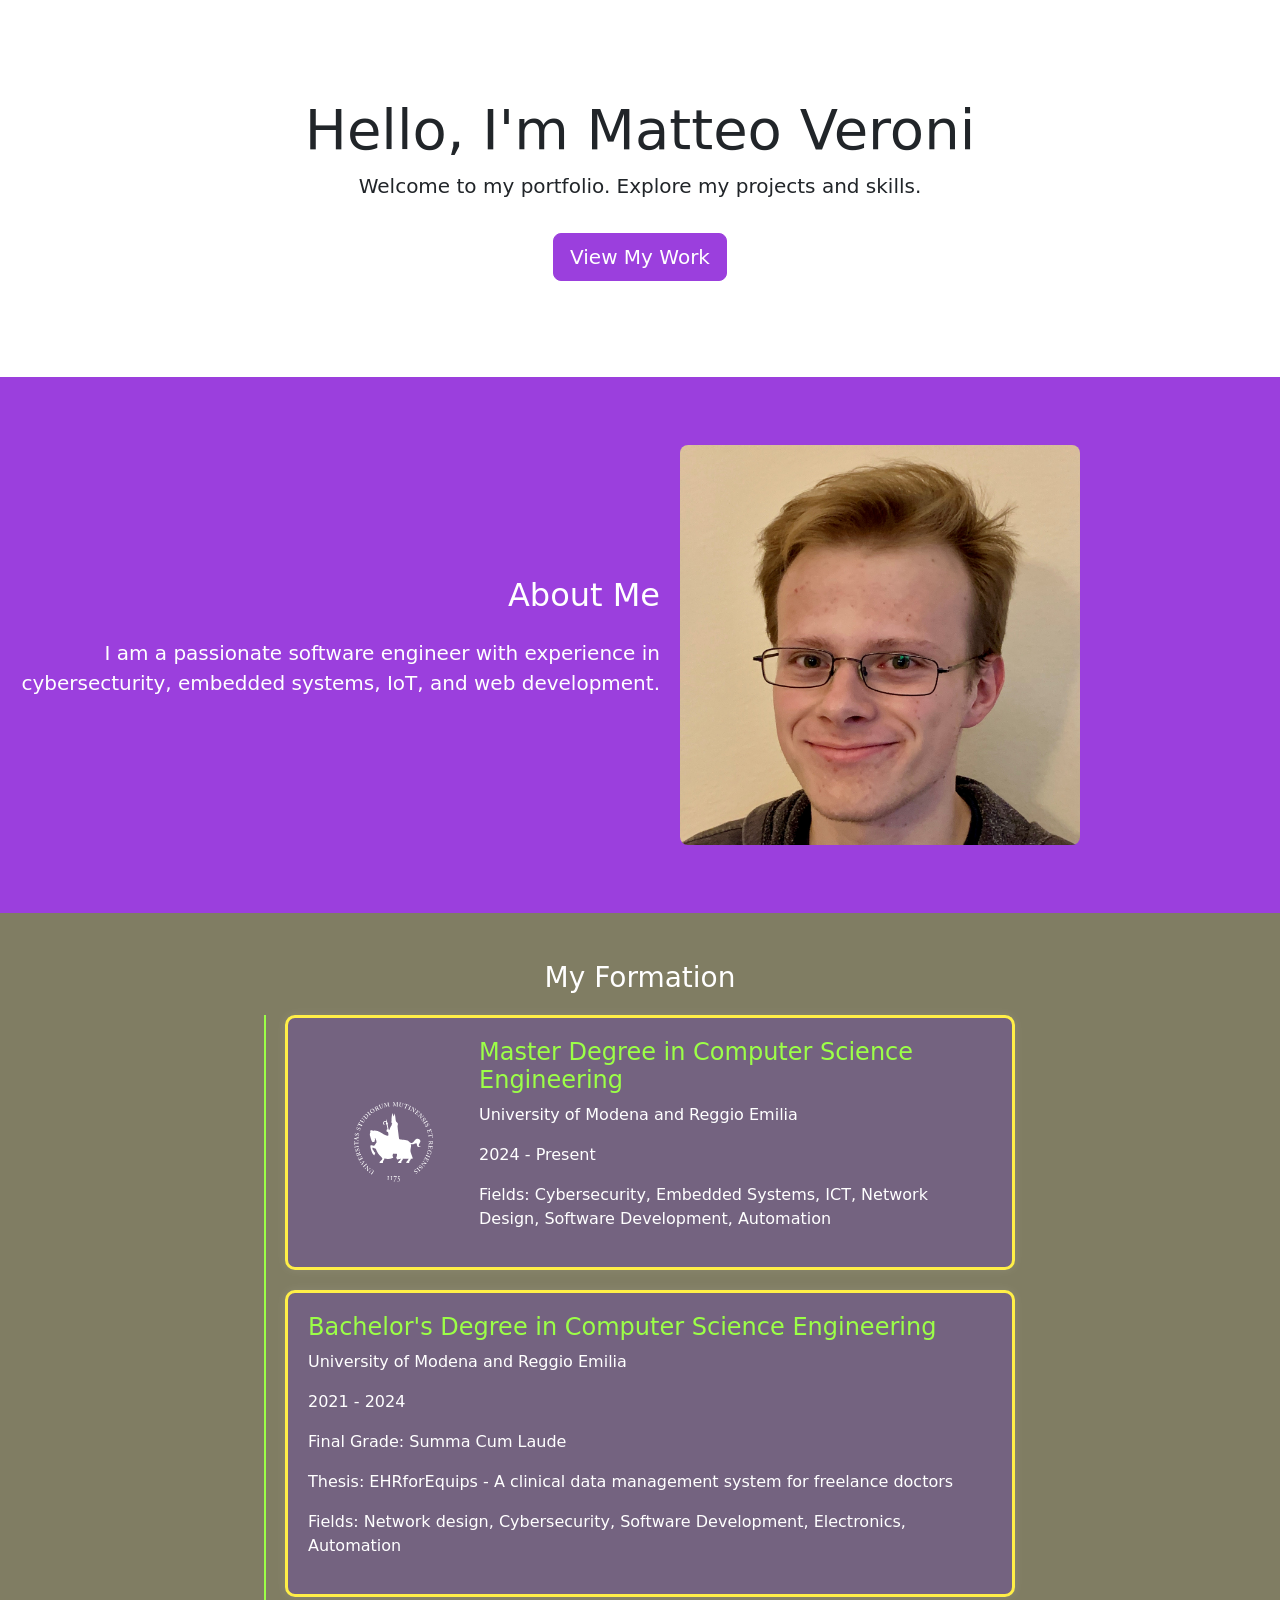
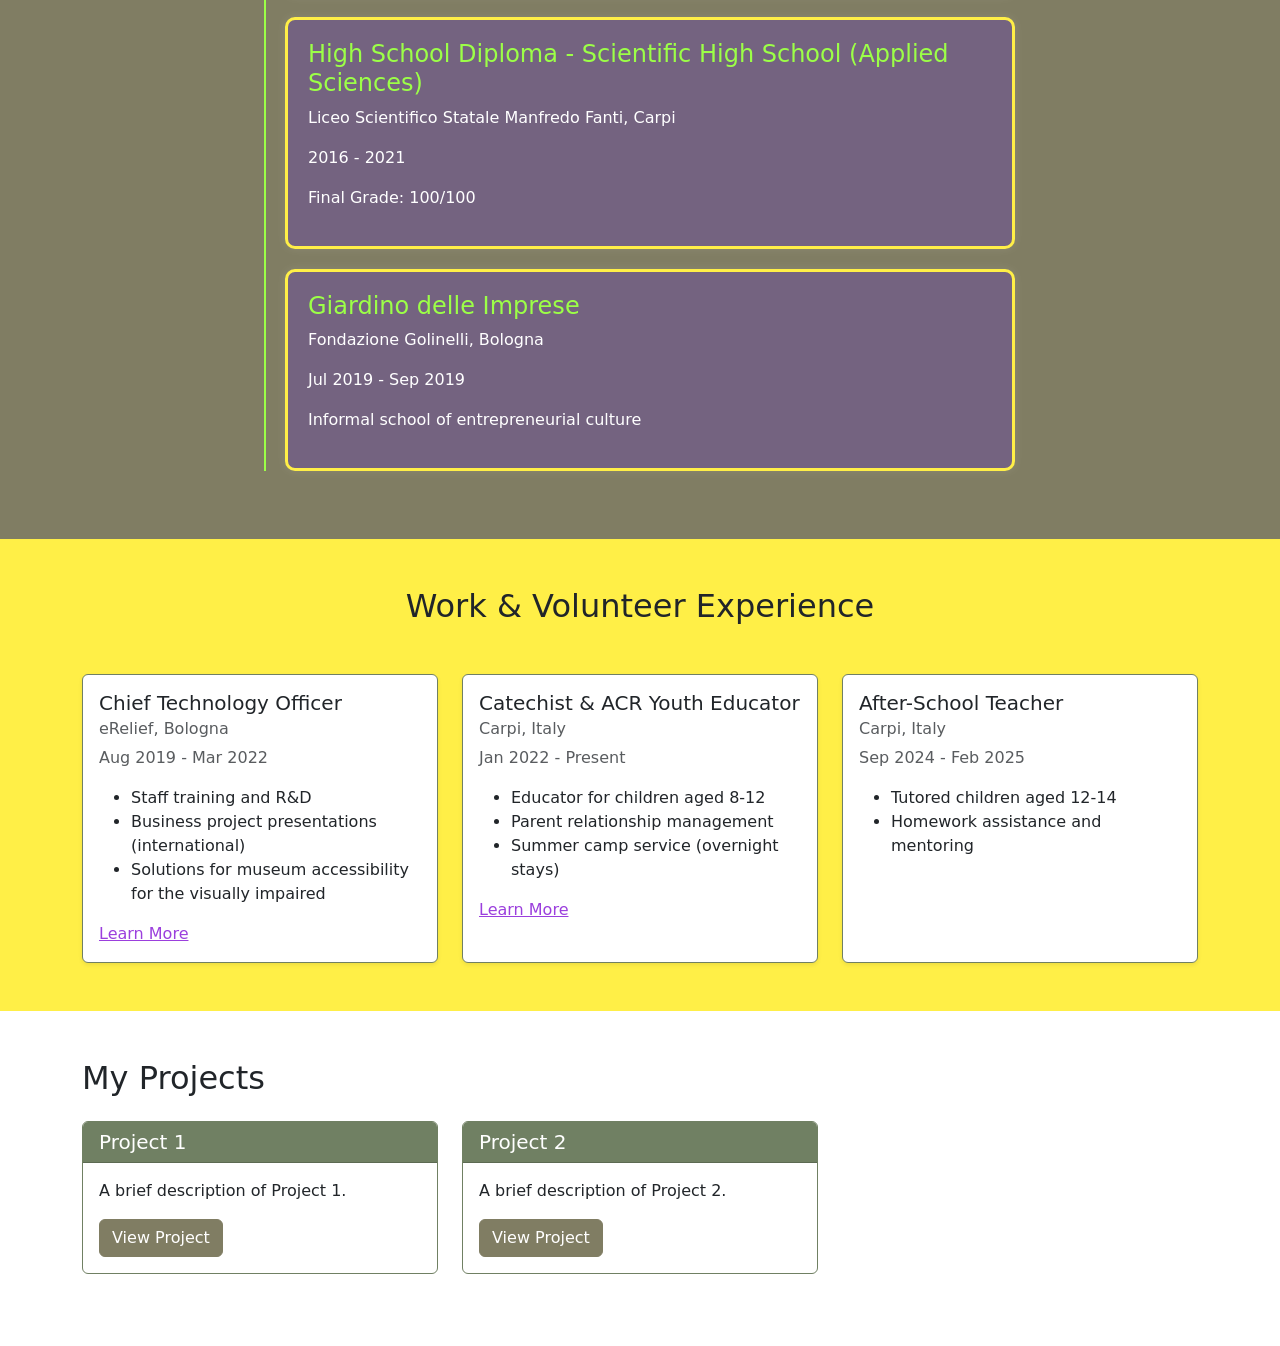
==== index.html @ 8ad5f303 "Add formation and experience sections" ====
<!DOCTYPE html>
<html lang="en">
<head>
    <meta charset="UTF-8">
    <meta name="viewport" content="width=device-width, initial-scale=1.0">
    <title>Matteo Veroni - Portfolio</title>
    <!-- Bootstrap CSS -->
    <link href="https://cdn.jsdelivr.net/npm/bootstrap@5.3.0/dist/css/bootstrap.min.css" rel="stylesheet">
    <!-- Custom CSS -->
    <link rel="stylesheet" href="assets/css/style.css">
</head>
<body>
    <!--#include virtual="/navbar.html" -->

    <!-- Hero Section -->
    <section class="py-5">
        <div class="container py-5 text-center">
            <h1 class="display-4 text-dark" data-i18n="hero_title">Hello, I'm Matteo Veroni</h1>
            <p class="lead text-dark" data-i18n="hero_subtitle">Welcome to my portfolio. Explore my projects and skills.</p>
            <a href="#projects" class="btn btn-primary btn-lg mt-3" data-i18n="hero_button">View My Work</a>
        </div>
    </section>

    <!-- About Section -->
    <section class="py-5 bg-accent">
        <div class="about-me">
            <div class="about-me-text">
                <h2 class="mb-4" data-i18n="about_title">About Me</h2>
                <p class="lead" data-i18n="about_text">
                    I am a passionate Computer Science Engineering student with a strong background in software development, embedded systems, and cybersecurity.
                    Below is a timeline of my academic journey.
                </p>
            </div>
            <div class="about-me-image">
                <img src="/assets/images/profile.jpg" alt="Matteo Veroni" class="profile-image">
            </div>
        </div>
    </section>

    <!-- Formation timeline -->
    <section class="py-5 bg-alt-accent">
        <h3 class="mb-6" data-i18n="timeline_title" style="text-align: center;">My Formation</h3>
        <div class="timeline">
            <div class="timeline-content">
                <div class="row g-0">
                    <div class="col-3 d-flex align-items-center justify-content-center p-3">
                        <img
                            src="/assets/images/unimore.svg"
                            alt="University of Modena and Reggio Emilia Logo"
                            class="img-fluid formation-logo"
                        >
                    </div>
                    <div class="col-9">
                        <h4 data-i18n="timeline_master">Master Degree in Computer Science Engineering</h4>
                        <p data-i18n="timeline_master_location"><strong>University of Modena and Reggio Emilia</strong></p>
                        <p data-i18n="timeline_master_duration">2024 - Present</p>
                        <p data-i18n="timeline_master_fields">Fields: ICT, Database and Network Design, Software Development, Electronics, Automation</p>
                    </div>
                </div>
            </div>
            <div class="timeline-content">
                <h4 data-i18n="timeline_bachelor">Bachelor's Degree in Computer Science Engineering</h4>
                <p data-i18n="timeline_bachelor_location"><strong>University of Modena and Reggio Emilia</strong></p>
                <p data-i18n="timeline_bachelor_duration">2021 - 2024</p>
                <p data-i18n="timeline_bachelor_grade">Final Grade: Summa Cum Laude</p>
                <p data-i18n="timeline_bachelor_thesis">Thesis: EHRforEquips - A clinical data management system for freelance doctors</p>
                <p data-i18n="timeline_bachelor_fields">Fields: Network design, Cybersecurity, Software Development, Electronics, Automation</p>
            </div>
            <div class="timeline-content">
                    <h4 data-i18n="timeline_highschool">High School Diploma - Scientific High School (Applied Sciences)</h4>
                    <p data-i18n="timeline_highschool_location"><strong>Liceo Scientifico Statale Manfredo Fanti, Carpi</strong></p>
                    <p data-i18n="timeline_highschool_duration">2016 - 2021</p>
                    <p data-i18n="timeline_highschool_grade">Final Grade: 100/100</p>
                </div>
            <div class="timeline-content">
                <h4 data-i18n="timeline_giardino">Giardino delle Imprese</h4>
                <p data-i18n="timeline_giardino_location"><strong>Fondazione Golinelli, Bologna</strong></p>
                <p data-i18n="timeline_giardino_duration">Jul 2019 - Sep 2019</p>
                <p data-i18n="timeline_giardino_fields">Informal school of entrepreneurial culture</p>
            </div>
        </div>
    </section>

    <!-- Work & Volunteer Experience Section -->
    <section class="py-5 bg-light">
        <div class="container">
            <h2 class="text-center mb-5" data-i18n="experience_title">Work & Volunteer Experience</h2>
            <div class="row g-4">
                <!-- eRelief CTO Card -->
                <div class="col-md-6 col-lg-4">
                    <div class="card h-100 shadow-sm">
                        <div class="card-body">
                            <h5 class="card-title" data-i18n="experience_erelief">Chief Technology Officer</h5>
                            <h6 class="card-subtitle mb-2 text-muted" data-i18n="experience_erelief_location">eRelief, Bologna</h6>
                            <p class="card-text text-muted" data-i18n="experience_erelief_duration">Aug 2019 - Mar 2022</p>
                            <ul class="card-text">
                                <li data-i18n="experience_erelief_bullet1">Staff training and R&D</li>
                                <li data-i18n="experience_erelief_bullet2">Business project presentations (international)</li>
                                <li data-i18n="experience_erelief_bullet3">Solutions for museum accessibility for the visually impaired</li>
                            </ul>
                            <a href="https://docs.google.com/presentation/d/1jAxDiHsVGsmO59WjGKDM5kZ5-YpdHpDOWe9aZdg-VuI/edit" class="card-link" target="_blank" data-i18n="learn_more">Learn More</a>
                        </div>
                    </div>
                </div>

                <!-- Catechist Volunteer Card -->
                <div class="col-md-6 col-lg-4">
                    <div class="card h-100 shadow-sm">
                        <div class="card-body">
                            <h5 class="card-title" data-i18n="experience_acr">Catechist & ACR Youth Educator</h5>
                            <h6 class="card-subtitle mb-2 text-muted" data-i18n="experience_acr_location">Carpi, Italy</h6>
                            <p class="card-text text-muted" data-i18n="experience_acr_duration">Jan 2022 - Present</p>
                            <ul class="card-text">
                                <li data-i18n="experience_acr_bullet1">Educator for children aged 8-12</li>
                                <li data-i18n="experience_acr_bullet2">Parent relationship management</li>
                                <li data-i18n="experience_acr_bullet3">Summer camp service (overnight stays)</li>
                            </ul>
                            <a href="https://azionecattolica.it/ramo/acr/" class="card-link" target="_blank" data-i18n="learn_more">Learn More</a>
                        </div>
                    </div>
                </div>

                <!-- After-School Teacher Card -->
                <div class="col-md-6 col-lg-4">
                    <div class="card h-100 shadow-sm">
                        <div class="card-body">
                            <h5 class="card-title" data-i18n="experience_afterschool">After-School Teacher</h5>
                            <h6 class="card-subtitle mb-2 text-muted" data-i18n="experience_afterschool_location">Carpi, Italy</h6>
                            <p class="card-text text-muted" data-i18n="experience_afterschool_duration">Sep 2024 - Feb 2025</p>
                            <ul class="card-text">
                                <li data-i18n="experience_afterschool_bullet1">Tutored children aged 12-14</li>
                                <li data-i18n="experience_afterschool_bullet2">Homework assistance and mentoring</li>
                            </ul>
                        </div>
                    </div>
                </div>
            </div>
        </div>
    </section>

    <!-- Projects Section -->
    <section id="projects" class="py-5">
        <div class="container">
            <h2 class="mb-4 text-dark" data-i18n="projects_title">My Projects</h2>
            <div class="row">
                <div class="col-md-4 mb-4">
                    <div class="card">
                        <div class="card-header">
                            <h5 class="card-title mb-0 text-white" data-i18n="project1_title">Project 1</h5>
                        </div>
                        <div class="card-body">
                            <p class="card-text" data-i18n="project1_desc">A brief description of Project 1.</p>
                            <a href="projects/project1.html" class="btn btn-secondary" data-i18n="view_project">View Project</a>
                        </div>
                    </div>
                </div>
                <div class="col-md-4 mb-4">
                    <div class="card">
                        <div class="card-header">
                            <h5 class="card-title mb-0 text-white">Project 2</h5>
                        </div>
                        <div class="card-body">
                            <p class="card-text">A brief description of Project 2.</p>
                            <a href="projects/project2.html" class="btn btn-secondary">View Project</a>
                        </div>
                    </div>
                </div>
            </div>
        </div>
    </section>

    <!--#include virtual="/footer.html" -->


    <!-- Bootstrap JS -->
    <script src="https://cdn.jsdelivr.net/npm/bootstrap@5.3.0/dist/js/bootstrap.bundle.min.js"></script>

    <!-- Multilingual -->
    <script src="/assets/js/translations.js"></script>
</body>
</html>
---- assets/css/style.css ----
/* Custom Color Theme */
:root {
    --primary-color: #9CFF47; 
    --secondary-color: #FFEF47;
    --accent-color: #9b3fdd;   
    --alt-accent-color: #807D63;  
    --background-color: #746380;  
    --alt-background-color: #708063;  
}

/* Navbar */
.navbar {
    background-color: var(--background-color) !important;
}

/* Footer */
.footer-bg {
    background-color: var(--background-color) !important;
}

/* Buttons */
.btn-primary {
    background-color: var(--accent-color);
    border-color: var(--accent-color);
    color: white;
}

.btn-primary:hover {
    background-color: #8AE63F;
    border-color: #8AE63F;
    color: black;
}

.btn-secondary {
    background-color: var(--alt-accent-color);
    border-color: var(--alt-accent-color);
    color: white;
}

.btn-secondary:hover {
    background-color: #ebdc41;
    border-color: #ebdc41;
    color: black;
}

/* Cards */
.card {
    border: 1px solid var(--alt-background-color);
    transition: transform 0.3s, box-shadow 0.3s;
}

.card:hover {
    transform: translateY(-5px);
    box-shadow: 0 10px 20px rgba(0, 0, 0, 0.1);
}

.card-header {
    background-color: var(--alt-background-color);
    color: white;
}

/* Hero Section */
.bg-light {
    background-color: var(--secondary-color) !important;
}

/* Footer */
.bg-dark {
    background-color: var(--background-color) !important;
}

/* Text Colors */
.text-primary {
    font-weight: bold;
    color: var(--primary-color) !important;
}

.text-secondary {
    color: var(--secondary-color) !important;
}

.text-accent {
    color: white !important;
}

.text-accent-bold {
    color: white !important;
    font-weight: bold;
}

.about-me {
    display: flex;
    align-items: center;
    gap: 20px;
    margin: 20px;
}

.about-me-text {
    max-width: 50vw;
    flex: 1;
    text-align: right;
}

.profile-image {
    max-width: min(50vw, 400px);   /* 25% of the viewport width */
    max-height: 50vh;  /* 25% of the viewport height */
    width: auto;       /* Maintain aspect ratio */
    height: auto;      /* Maintain aspect ratio */
    border-radius: 8px;
}

/* Links */
a {
    color: var(--accent-color);
}

a:hover {
    color: #9B3DFF;
}

/* Custom Backgrounds */
.bg-accent {
    background-color: var(--accent-color) !important;
    color: white;
}

.bg-alt-accent {
    background-color: var(--alt-accent-color) !important;
    color: white;
}

.nav-link.active {
    font-weight: bold;
    color: white !important;
}

.timeline {
    position: relative;
    max-width: min(750px, 100%);
    margin: 20px auto;
}
.timeline::after {
    content: '';
    position: absolute;
    width: 2px;
    background-color: var(--primary-color);
    top: 0;
    bottom: 0;
    left: 0px;
    margin-left: -1px;
}
.timeline-content::after {
    content: '';
    display: table;
    clear: both;
}
.timeline-content {
    padding: 20px;
    background: var(--background-color);
    border-radius: 10px;
    border-color: var(--secondary-color);
    border-style: solid;
    box-shadow: 0 0 10px rgba(255,255,255,0.1);
    position: relative;
    margin-bottom: 20px;
    margin-left: 20px;
}
.timeline-content h4 {
    margin-top: 0;
    color: var(--primary-color);
}

.experience-logo {
    max-width: 80px;
    max-height: 80px;
    object-fit: contain;
}

/* For Formation Timeline */
.formation-logo {
    max-width: 80px;
    max-height: 80px;
    object-fit: contain;
    fill: white;
}
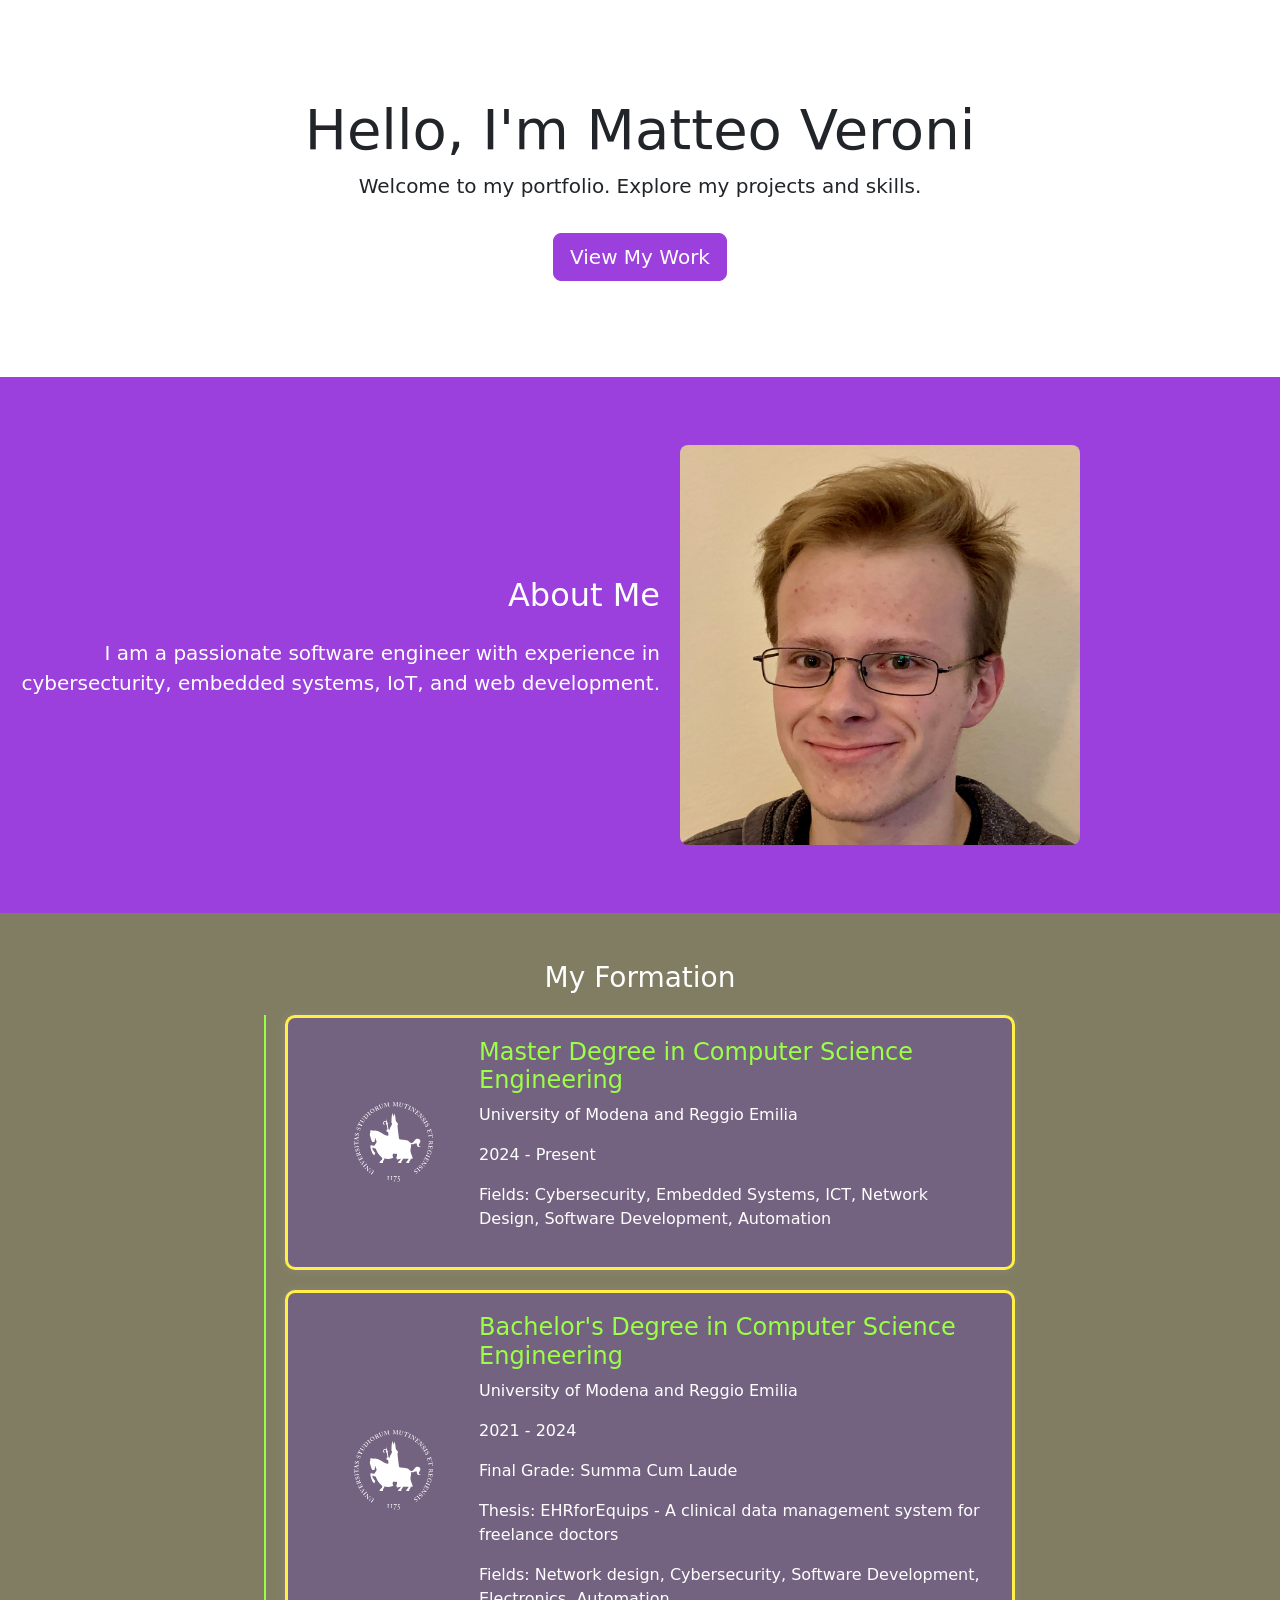
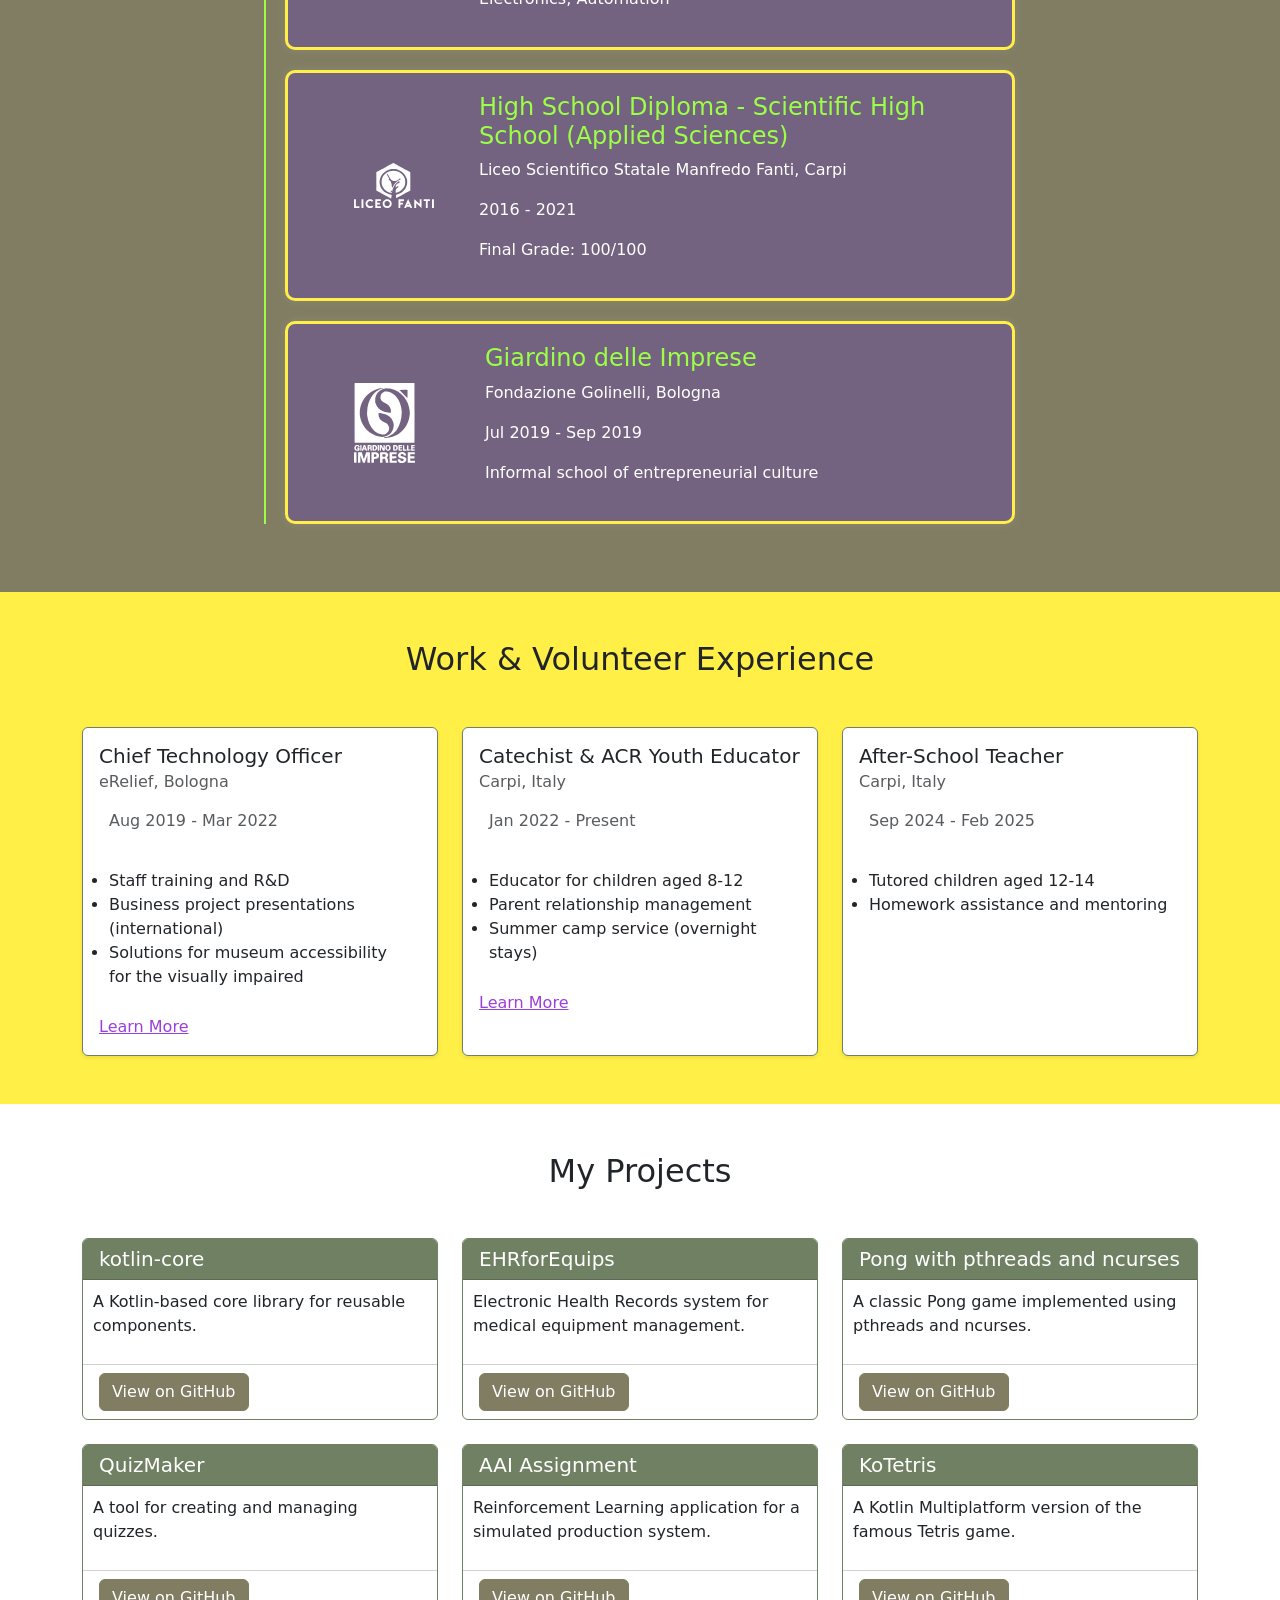
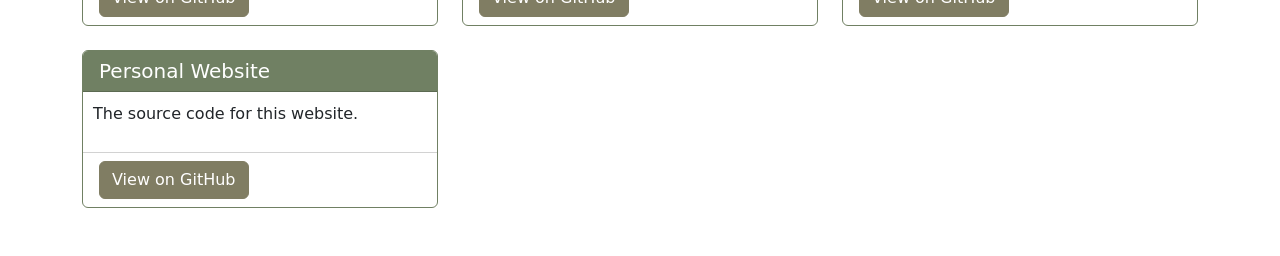
==== commit 01554ec2: "Added images, added projects" ====
--- a/index.html
+++ b/index.html
@@ -59,24 +59,57 @@
                 </div>
             </div>
             <div class="timeline-content">
-                <h4 data-i18n="timeline_bachelor">Bachelor's Degree in Computer Science Engineering</h4>
-                <p data-i18n="timeline_bachelor_location"><strong>University of Modena and Reggio Emilia</strong></p>
-                <p data-i18n="timeline_bachelor_duration">2021 - 2024</p>
-                <p data-i18n="timeline_bachelor_grade">Final Grade: Summa Cum Laude</p>
-                <p data-i18n="timeline_bachelor_thesis">Thesis: EHRforEquips - A clinical data management system for freelance doctors</p>
-                <p data-i18n="timeline_bachelor_fields">Fields: Network design, Cybersecurity, Software Development, Electronics, Automation</p>
-            </div>
-            <div class="timeline-content">
-                    <h4 data-i18n="timeline_highschool">High School Diploma - Scientific High School (Applied Sciences)</h4>
-                    <p data-i18n="timeline_highschool_location"><strong>Liceo Scientifico Statale Manfredo Fanti, Carpi</strong></p>
-                    <p data-i18n="timeline_highschool_duration">2016 - 2021</p>
-                    <p data-i18n="timeline_highschool_grade">Final Grade: 100/100</p>
-                </div>
-            <div class="timeline-content">
-                <h4 data-i18n="timeline_giardino">Giardino delle Imprese</h4>
-                <p data-i18n="timeline_giardino_location"><strong>Fondazione Golinelli, Bologna</strong></p>
-                <p data-i18n="timeline_giardino_duration">Jul 2019 - Sep 2019</p>
-                <p data-i18n="timeline_giardino_fields">Informal school of entrepreneurial culture</p>
+                <div class="row g-0">
+                    <div class="col-3 d-flex align-items-center justify-content-center p-3">
+                        <img
+                            src="/assets/images/unimore.svg"
+                            alt="University of Modena and Reggio Emilia Logo"
+                            class="img-fluid formation-logo"
+                        >
+                    </div>
+                    <div class="col-9">
+                        <h4 data-i18n="timeline_bachelor">Bachelor's Degree in Computer Science Engineering</h4>
+                        <p data-i18n="timeline_bachelor_location"><strong>University of Modena and Reggio Emilia</strong></p>
+                        <p data-i18n="timeline_bachelor_duration">2021 - 2024</p>
+                        <p data-i18n="timeline_bachelor_grade">Final Grade: Summa Cum Laude</p>
+                        <p data-i18n="timeline_bachelor_thesis">Thesis: EHRforEquips - A clinical data management system for freelance doctors</p>
+                        <p data-i18n="timeline_bachelor_fields">Fields: Network design, Cybersecurity, Software Development, Electronics, Automation</p>
+                    </div>
+                </div>
+            </div>
+            <div class="timeline-content">
+                <div class="row g-0">
+                    <div class="col-3 d-flex align-items-center justify-content-center p-3">
+                        <img
+                            src="/assets/images/fanti.svg"
+                            alt="Liceo Fanti Logo"
+                            class="img-fluid formation-logo"
+                        >
+                    </div>
+                    <div class="col-9">
+                        <h4 data-i18n="timeline_highschool">High School Diploma - Scientific High School (Applied Sciences)</h4>
+                        <p data-i18n="timeline_highschool_location"><strong>Liceo Scientifico Statale Manfredo Fanti, Carpi</strong></p>
+                        <p data-i18n="timeline_highschool_duration">2016 - 2021</p>
+                        <p data-i18n="timeline_highschool_grade">Final Grade: 100/100</p>
+                    </div>
+                </div>
+            </div>
+            <div class="timeline-content">
+                <div class="row g-o">
+                    <div class="col-3 d-flex align-items-center justify-content-center p-3">
+                        <img
+                            src="/assets/images/giardino.svg"
+                            alt="Giardino delle Imprese Logo"
+                            class="img-fluid formation-logo"
+                        >
+                    </div>
+                    <div class="col-9">
+                        <h4 data-i18n="timeline_giardino">Giardino delle Imprese</h4>
+                        <p data-i18n="timeline_giardino_location"><strong>Fondazione Golinelli, Bologna</strong></p>
+                        <p data-i18n="timeline_giardino_duration">Jul 2019 - Sep 2019</p>
+                        <p data-i18n="timeline_giardino_fields">Informal school of entrepreneurial culture</p>
+                    </div>
+                </div>
             </div>
         </div>
     </section>
@@ -140,34 +173,89 @@
 
     <!-- Projects Section -->
     <section id="projects" class="py-5">
-        <div class="container">
-            <h2 class="mb-4 text-dark" data-i18n="projects_title">My Projects</h2>
-            <div class="row">
-                <div class="col-md-4 mb-4">
-                    <div class="card">
-                        <div class="card-header">
-                            <h5 class="card-title mb-0 text-white" data-i18n="project1_title">Project 1</h5>
-                        </div>
-                        <div class="card-body">
-                            <p class="card-text" data-i18n="project1_desc">A brief description of Project 1.</p>
-                            <a href="projects/project1.html" class="btn btn-secondary" data-i18n="view_project">View Project</a>
-                        </div>
-                    </div>
-                </div>
-                <div class="col-md-4 mb-4">
-                    <div class="card">
-                        <div class="card-header">
-                            <h5 class="card-title mb-0 text-white">Project 2</h5>
-                        </div>
-                        <div class="card-body">
-                            <p class="card-text">A brief description of Project 2.</p>
-                            <a href="projects/project2.html" class="btn btn-secondary">View Project</a>
-                        </div>
-                    </div>
-                </div>
-            </div>
-        </div>
-    </section>
+    <div class="container">
+        <h2 class="text-center mb-5" data-i18n="projects_title">My Projects</h2>
+        <div class="row row-cols-1 row-cols-md-2 row-cols-lg-3 g-4">
+        <!-- Project 1: kotlin-core -->
+        <div class="col">
+            <div class="card h-100">
+                <h5 class="card-header">kotlin-core</h5>
+                <p class="card-text">A Kotlin-based core library for reusable components.</p>
+                <div class="card-footer bg-transparent">
+                    <a href="https://github.com/MatteV02/kotlin-core" target="_blank" class="btn btn-secondary">View on GitHub</a>
+                </div>
+            </div>
+        </div>
+
+        <!-- Project 2: EHRforEquips -->
+        <div class="col">
+            <div class="card h-100">
+                <h5 class="card-header">EHRforEquips</h5>
+                <p class="card-text">Electronic Health Records system for medical equipment management.</p>
+                <div class="card-footer bg-transparent">
+                    <a href="https://github.com/MatteV02/EHRforEquips" target="_blank" class="btn btn-secondary">View on GitHub</a>
+                </div>
+            </div>
+        </div>
+
+        <!-- Project 3: Pong -->
+        <div class="col">
+            <div class="card h-100">
+                <h5 class="card-header">Pong with pthreads and ncurses</h5>
+                <p class="card-text">A classic Pong game implemented using pthreads and ncurses.</p>
+                <div class="card-footer bg-transparent">
+                    <a href="https://github.com/MatteV02/Pong" target="_blank" class="btn btn-secondary">View on GitHub</a>
+                </div>
+            </div>
+        </div>
+
+        <!-- Project 4: QuizMaker -->
+        <div class="col">
+            <div class="card h-100">
+                <h5 class="card-header">QuizMaker</h5>
+                <p class="card-text">A tool for creating and managing quizzes.</p>
+                <div class="card-footer bg-transparent">
+                    <a href="https://github.com/MatteV02/quiz_maker" target="_blank" class="btn btn-secondary">View on GitHub</a>
+                </div>
+            </div>
+        </div>
+
+        <!-- Project 5: AAI Assignment -->
+        <div class="col">
+            <div class="card h-100">
+                <h5 class="card-header">AAI Assignment</h5>
+                <p class="card-text">Reinforcement Learning application for a simulated production system.</p>
+                <div class="card-footer bg-transparent">
+                    <a href="https://github.com/MatteV02/aai_assignment" target="_blank" class="btn btn-secondary">View on GitHub</a>
+                </div>
+            </div>
+        </div>
+
+        <!-- Project 6: KoTetris -->
+        <div class="col">
+            <div class="card h-100">
+                <h5 class="card-header">KoTetris</h5>
+                <p class="card-text">A Kotlin Multiplatform version of the famous Tetris game.</p>
+                <div class="card-footer bg-transparent">
+                    <a href="https://github.com/MatteV02/KoTetris" target="_blank" class="btn btn-secondary">View on GitHub</a>
+                </div>
+            </div>
+        </div>
+
+        <!-- Project 7: Personal Website -->
+        <div class="col">
+            <div class="card h-100">
+                <h5 class="card-header">Personal Website</h5>
+                <p class="card-text">The source code for this website.</p>
+                <div class="card-footer bg-transparent">
+                    <a href="https://github.com/MatteV02/personal-website" target="_blank" class="btn btn-secondary">View on GitHub</a>
+                </div>
+            </div>
+        </div>
+        </div>
+    </div>
+    </section>
+
 
     <!--#include virtual="/footer.html" -->
 
--- a/assets/css/style.css
+++ b/assets/css/style.css
@@ -52,6 +52,10 @@
 .card:hover {
     transform: translateY(-5px);
     box-shadow: 0 10px 20px rgba(0, 0, 0, 0.1);
+}
+
+.card-text {
+    padding: 10px;
 }
 
 .card-header {
@@ -182,4 +186,38 @@
     max-height: 80px;
     object-fit: contain;
     fill: white;
-}+}
+
+.project-grid {
+  display: grid;
+  grid-template-columns: repeat(auto-fill, minmax(300px, 1fr));
+  gap: 20px;
+  padding: 20px;
+}
+
+.project-card {
+  border: 1px solid #ddd;
+  border-radius: 8px;
+  padding: 15px;
+  background-color: #f9f9f9;
+  transition: transform 0.3s;
+}
+
+.project-card:hover {
+  transform: translateY(-5px);
+}
+
+.project-card h3 {
+  margin-top: 0;
+}
+
+.project-card a {
+  display: inline-block;
+  margin-top: 10px;
+  color: #007BFF;
+  text-decoration: none;
+}
+
+.project-card a:hover {
+  text-decoration: underline;
+}
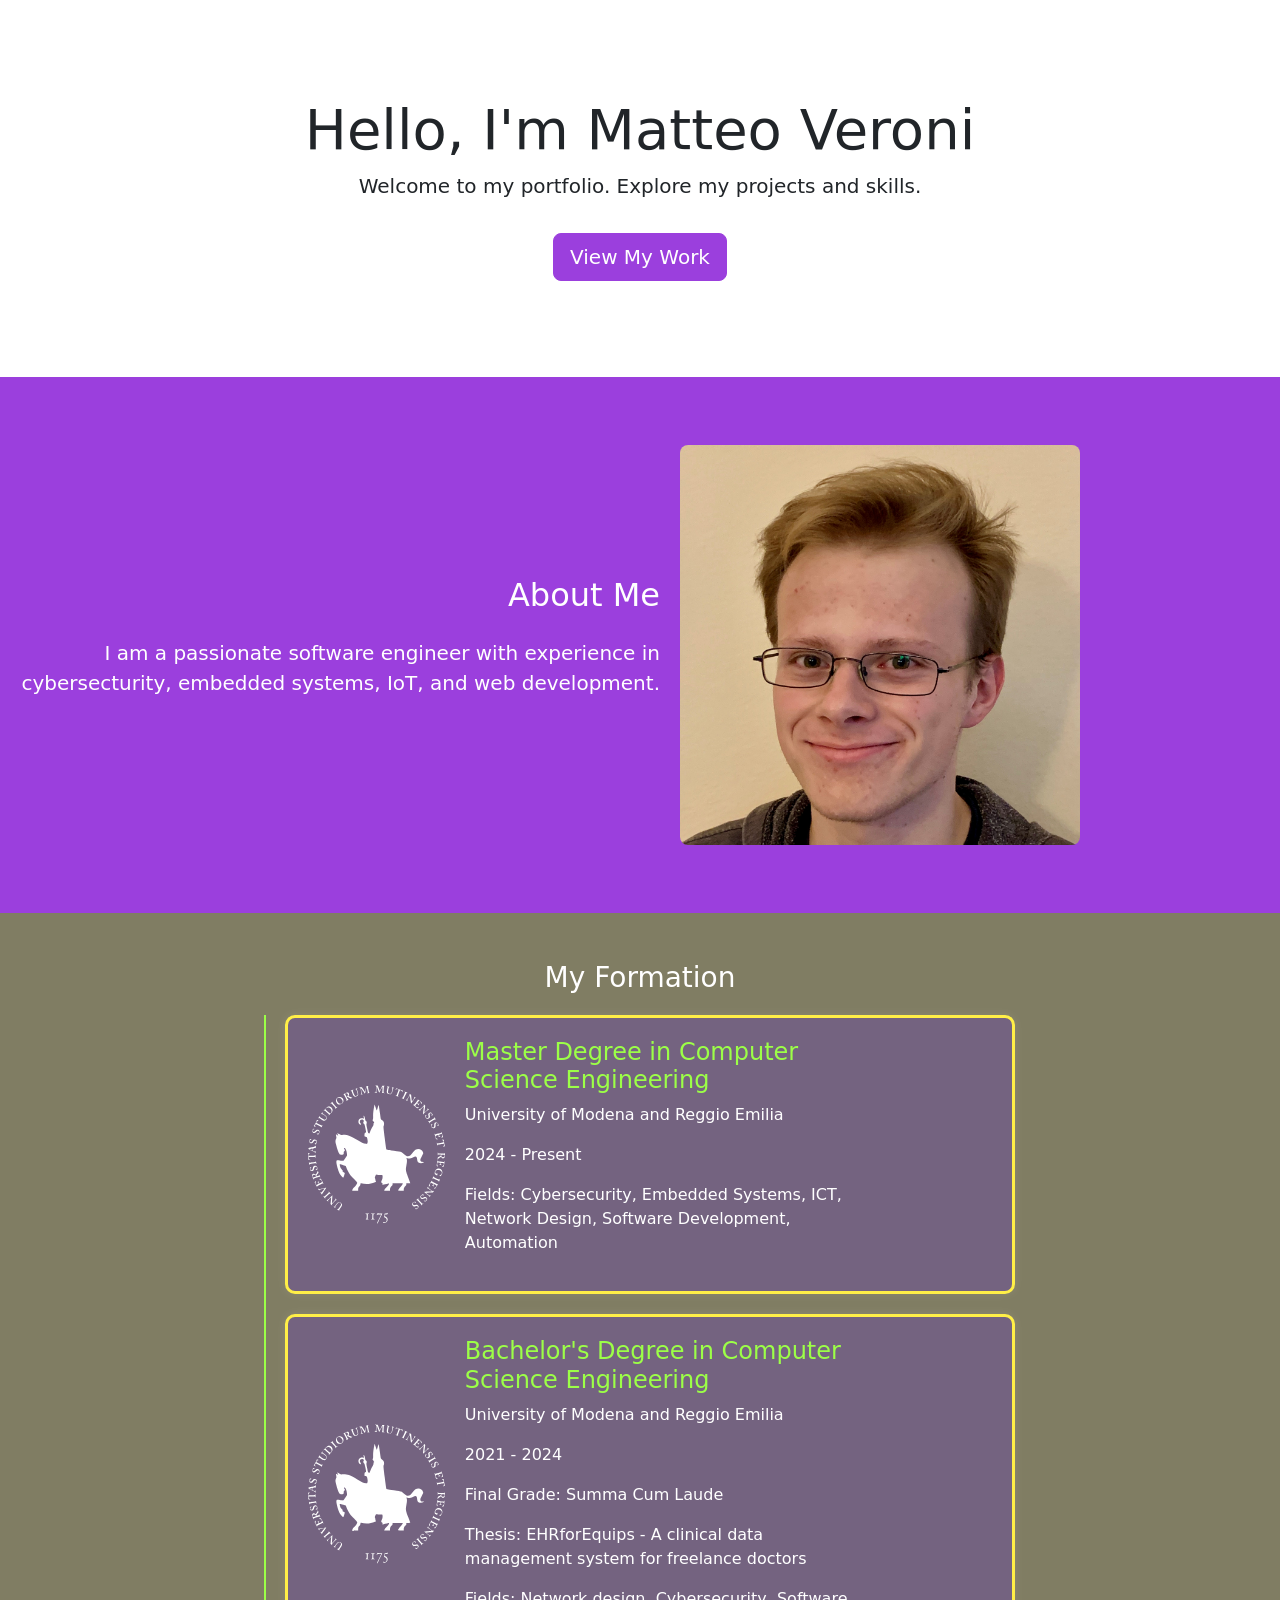
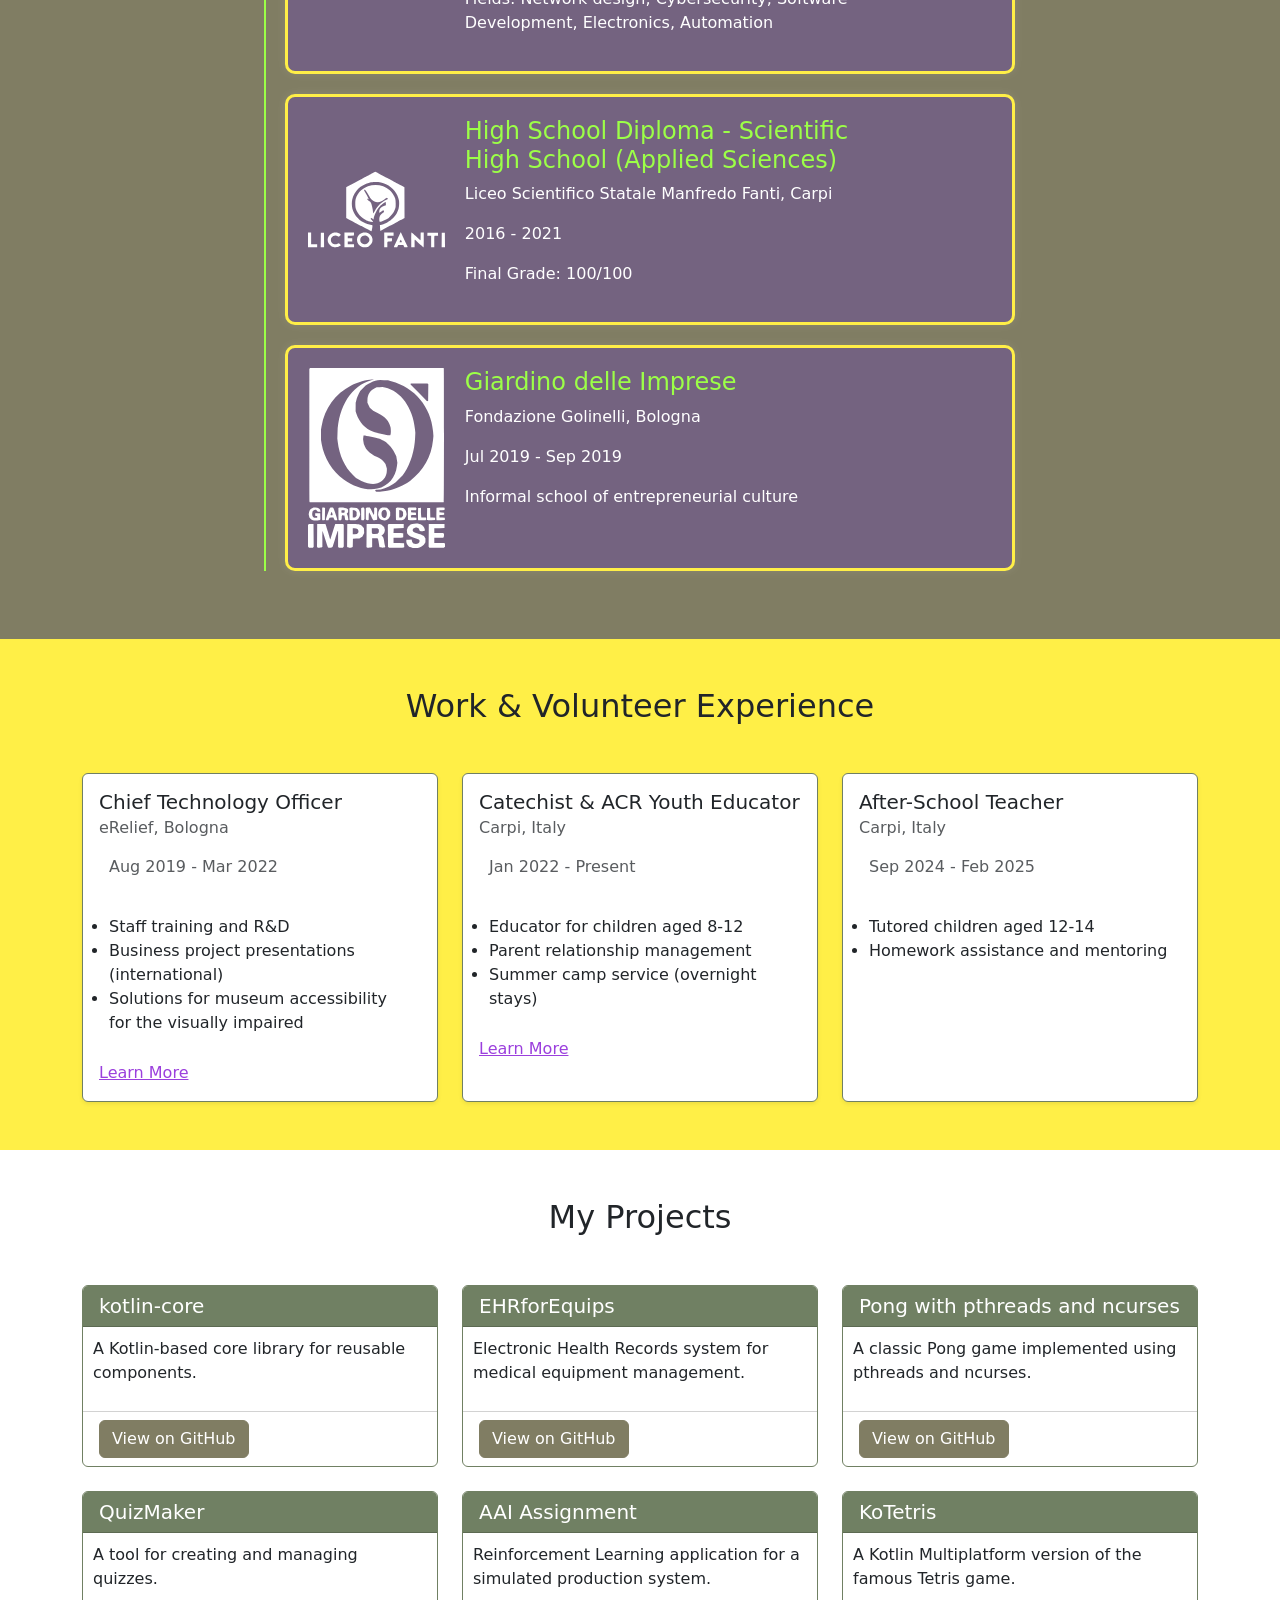
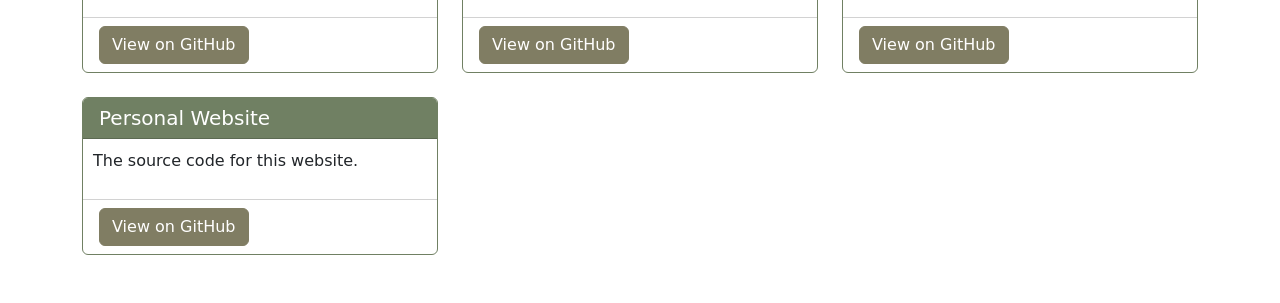
==== commit 7af8161c: "refined formation timeline" ====
--- a/index.html
+++ b/index.html
@@ -43,14 +43,12 @@
         <div class="timeline">
             <div class="timeline-content">
                 <div class="row g-0">
-                    <div class="col-3 d-flex align-items-center justify-content-center p-3">
-                        <img
-                            src="/assets/images/unimore.svg"
-                            alt="University of Modena and Reggio Emilia Logo"
-                            class="img-fluid formation-logo"
-                        >
-                    </div>
-                    <div class="col-9">
+                    <img
+                        src="/assets/images/unimore.svg"
+                        alt="University of Modena and Reggio Emilia Logo"
+                        class="img-fluid formation-logo"
+                    >
+                    <div class="col-9 timeline-content-textcolumn">
                         <h4 data-i18n="timeline_master">Master Degree in Computer Science Engineering</h4>
                         <p data-i18n="timeline_master_location"><strong>University of Modena and Reggio Emilia</strong></p>
                         <p data-i18n="timeline_master_duration">2024 - Present</p>
@@ -60,14 +58,12 @@
             </div>
             <div class="timeline-content">
                 <div class="row g-0">
-                    <div class="col-3 d-flex align-items-center justify-content-center p-3">
-                        <img
-                            src="/assets/images/unimore.svg"
-                            alt="University of Modena and Reggio Emilia Logo"
-                            class="img-fluid formation-logo"
-                        >
-                    </div>
-                    <div class="col-9">
+                    <img
+                        src="/assets/images/unimore.svg"
+                        alt="University of Modena and Reggio Emilia Logo"
+                        class="img-fluid formation-logo"
+                    >
+                    <div class="col-9 timeline-content-textcolumn">
                         <h4 data-i18n="timeline_bachelor">Bachelor's Degree in Computer Science Engineering</h4>
                         <p data-i18n="timeline_bachelor_location"><strong>University of Modena and Reggio Emilia</strong></p>
                         <p data-i18n="timeline_bachelor_duration">2021 - 2024</p>
@@ -79,14 +75,12 @@
             </div>
             <div class="timeline-content">
                 <div class="row g-0">
-                    <div class="col-3 d-flex align-items-center justify-content-center p-3">
-                        <img
-                            src="/assets/images/fanti.svg"
-                            alt="Liceo Fanti Logo"
-                            class="img-fluid formation-logo"
-                        >
-                    </div>
-                    <div class="col-9">
+                    <img
+                        src="/assets/images/fanti.svg"
+                        alt="Liceo Fanti Logo"
+                        class="img-fluid formation-logo"
+                    >
+                    <div class="col-9 timeline-content-textcolumn">
                         <h4 data-i18n="timeline_highschool">High School Diploma - Scientific High School (Applied Sciences)</h4>
                         <p data-i18n="timeline_highschool_location"><strong>Liceo Scientifico Statale Manfredo Fanti, Carpi</strong></p>
                         <p data-i18n="timeline_highschool_duration">2016 - 2021</p>
@@ -95,15 +89,13 @@
                 </div>
             </div>
             <div class="timeline-content">
-                <div class="row g-o">
-                    <div class="col-3 d-flex align-items-center justify-content-center p-3">
-                        <img
-                            src="/assets/images/giardino.svg"
-                            alt="Giardino delle Imprese Logo"
-                            class="img-fluid formation-logo"
-                        >
-                    </div>
-                    <div class="col-9">
+                <div class="row g-0">
+                    <img
+                        src="/assets/images/giardino.svg"
+                        alt="Giardino delle Imprese Logo"
+                        class="img-fluid formation-logo"
+                    >
+                    <div class="col-9 timeline-content-textcolumn">
                         <h4 data-i18n="timeline_giardino">Giardino delle Imprese</h4>
                         <p data-i18n="timeline_giardino_location"><strong>Fondazione Golinelli, Bologna</strong></p>
                         <p data-i18n="timeline_giardino_duration">Jul 2019 - Sep 2019</p>
--- a/assets/css/style.css
+++ b/assets/css/style.css
@@ -140,7 +140,7 @@
 
 .timeline {
     position: relative;
-    max-width: min(750px, 100%);
+    max-width: min(750px, 90%);
     margin: 20px auto;
 }
 .timeline::after {
@@ -173,19 +173,21 @@
     margin-top: 0;
     color: var(--primary-color);
 }
-
-.experience-logo {
-    max-width: 80px;
-    max-height: 80px;
-    object-fit: contain;
+.timeline-content-textcolumn {
+    width: 60%
 }
 
 /* For Formation Timeline */
 .formation-logo {
-    max-width: 80px;
-    max-height: 80px;
-    object-fit: contain;
+    width: max(20%, 50px);
     fill: white;
+    margin-right: 20px;
+    align-items: center;
+}
+
+.experience-logo {
+    max-width: min(80px, 25%);
+    min-height: 80px;
 }
 
 .project-grid {
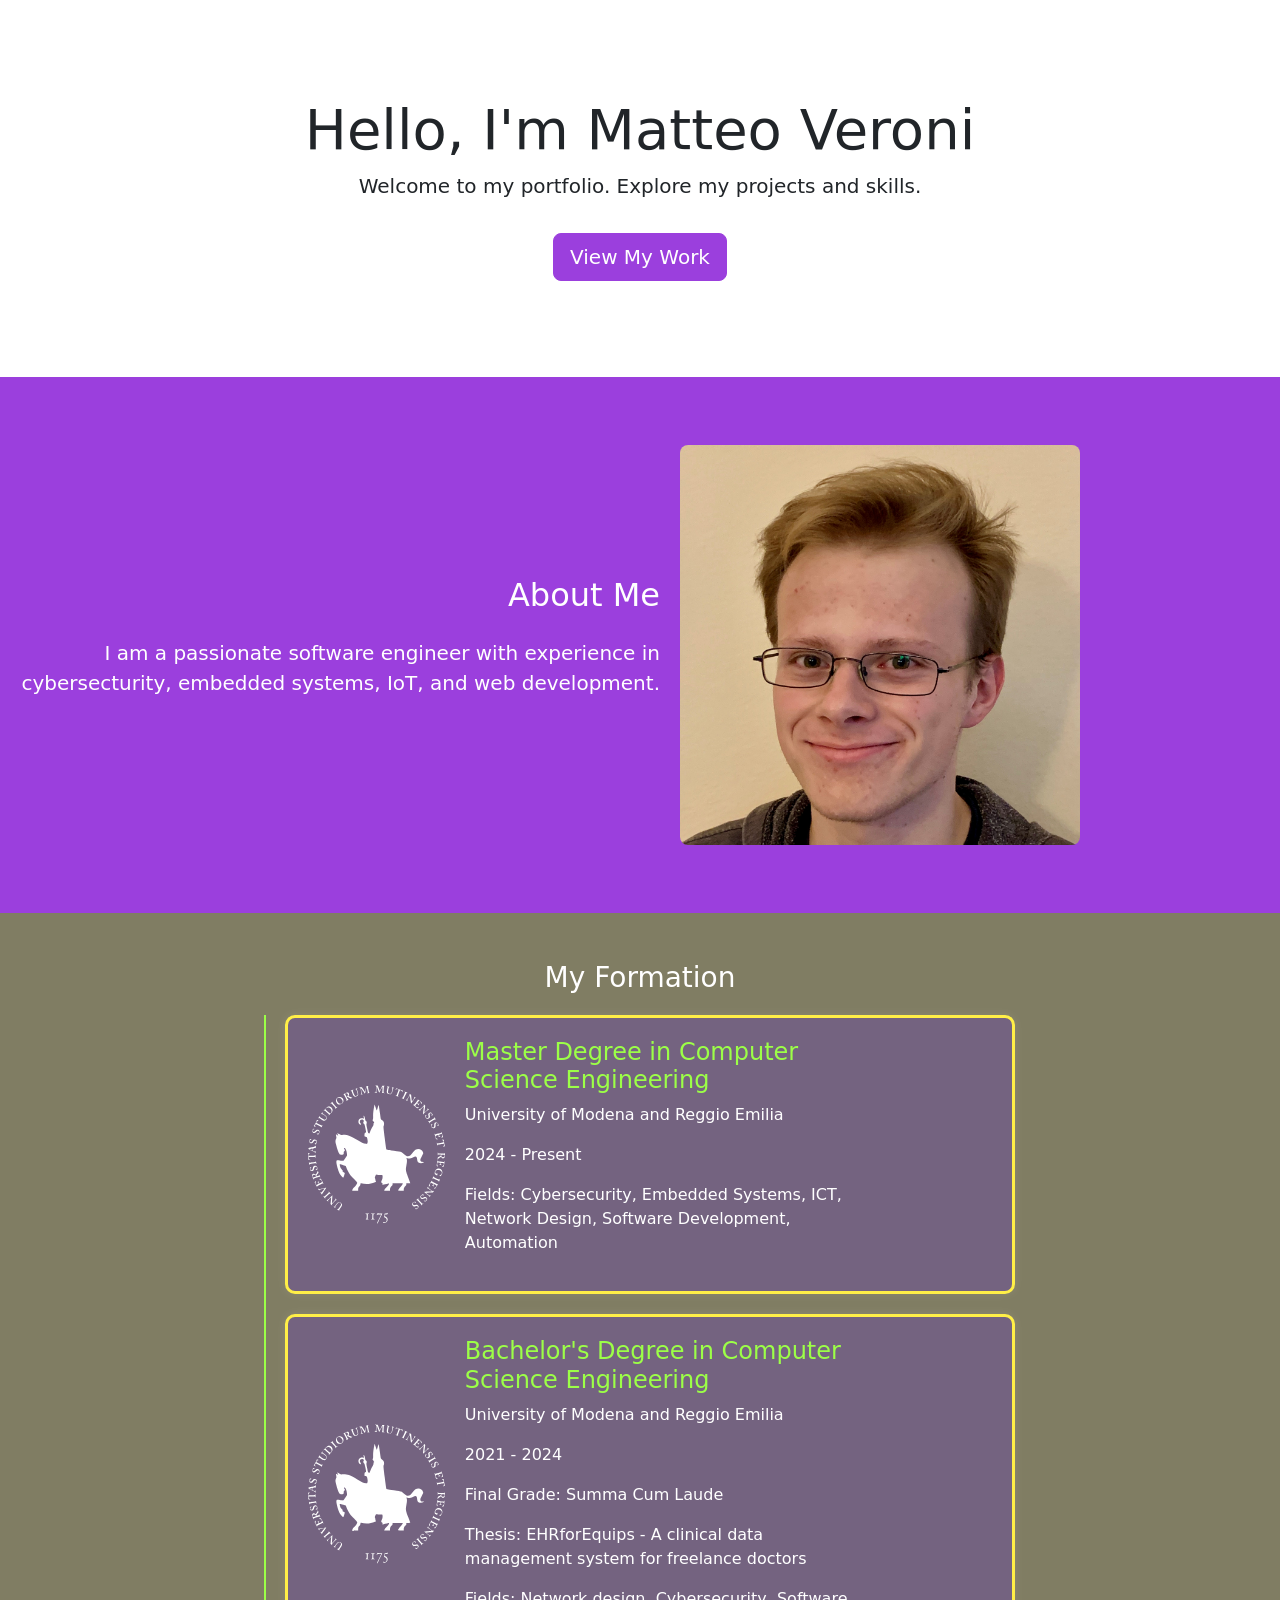
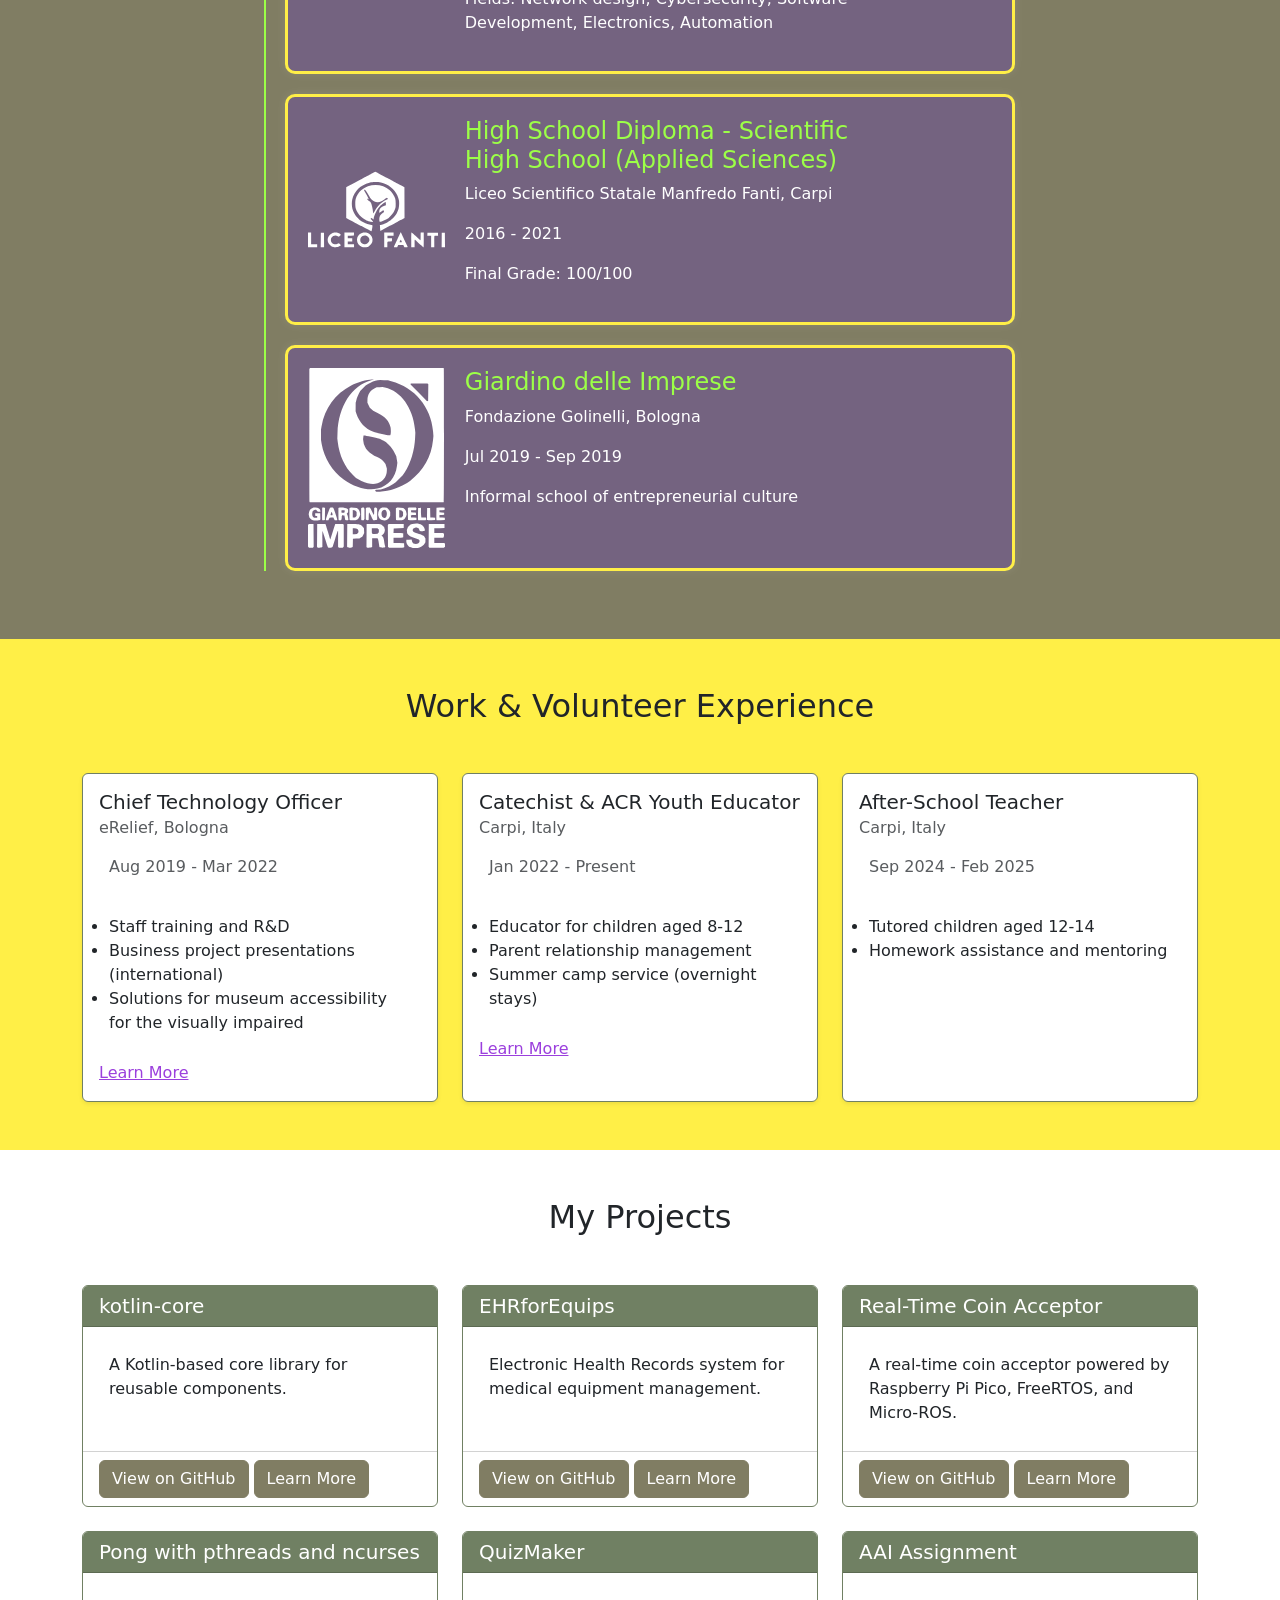
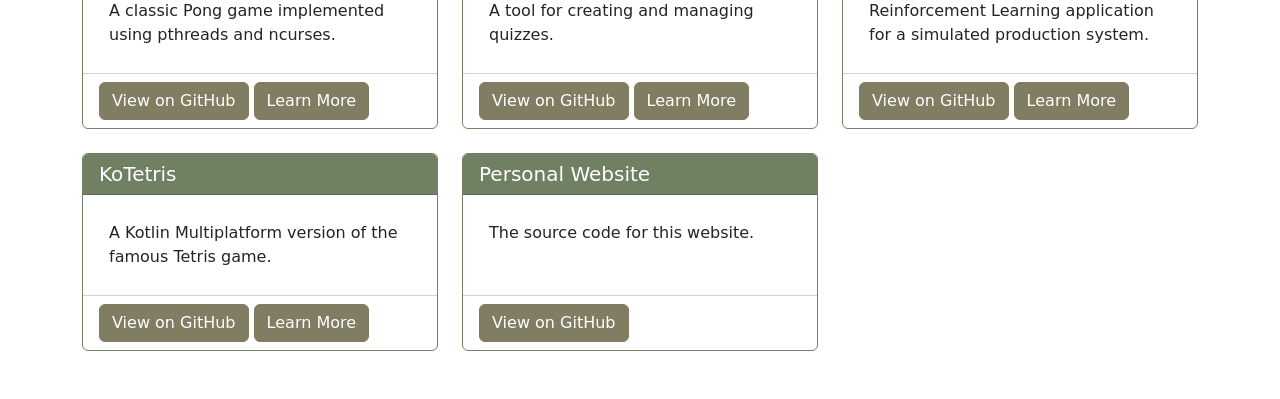
==== commit 9d54af49: "Add projects" ====
--- a/index.html
+++ b/index.html
@@ -168,82 +168,115 @@
     <div class="container">
         <h2 class="text-center mb-5" data-i18n="projects_title">My Projects</h2>
         <div class="row row-cols-1 row-cols-md-2 row-cols-lg-3 g-4">
-        <!-- Project 1: kotlin-core -->
-        <div class="col">
-            <div class="card h-100">
-                <h5 class="card-header">kotlin-core</h5>
-                <p class="card-text">A Kotlin-based core library for reusable components.</p>
+        <!-- kotlin-core -->
+        <div class="col d-flex">
+            <div class="card">
+                    <h5 class="card-header">kotlin-core</h5>
+                <div class="card-body">
+                    <p class="card-text">A Kotlin-based core library for reusable components.</p>
+                </div>
                 <div class="card-footer bg-transparent">
                     <a href="https://github.com/MatteV02/kotlin-core" target="_blank" class="btn btn-secondary">View on GitHub</a>
-                </div>
-            </div>
-        </div>
-
-        <!-- Project 2: EHRforEquips -->
-        <div class="col">
-            <div class="card h-100">
+                    <a href="/projects/kotlin-core.html" class="btn btn-secondary">Learn More</a>
+                </div>
+            </div>
+        </div>
+
+        <!-- EHRforEquips -->
+        <div class="col d-flex">
+            <div class="card">
                 <h5 class="card-header">EHRforEquips</h5>
-                <p class="card-text">Electronic Health Records system for medical equipment management.</p>
+                <div class="card-body">
+                    <p class="card-text">Electronic Health Records system for medical equipment management.</p>
+                </div>
                 <div class="card-footer bg-transparent">
                     <a href="https://github.com/MatteV02/EHRforEquips" target="_blank" class="btn btn-secondary">View on GitHub</a>
-                </div>
-            </div>
-        </div>
-
-        <!-- Project 3: Pong -->
-        <div class="col">
-            <div class="card h-100">
+                    <a href="/projects/ehrforequips.html" class="btn btn-secondary">Learn More</a>
+                </div>
+            </div>
+        </div>
+
+        <!-- Real-Time Coin Acceptor -->
+        <div class="col d-flex">
+            <div class="card">
+                <h5 class="card-header">Real-Time Coin Acceptor</h5>
+                <div class="card-body">
+                    <p class="card-text">A real-time coin acceptor powered by Raspberry Pi Pico, FreeRTOS, and Micro-ROS.</p>
+                </div>
+                <div class="card-footer bg-transparent">
+                <a href="https://github.com/FilippoCavalieri/real-time-coin-acceptor" target="_blank" class="btn btn-secondary">View on GitHub</a>
+                <a href="projects/real_time_coin_acceptor.html" class="btn btn-secondary">Learn More</a>
+                </div>
+            </div>
+        </div>
+
+        <!-- Pong -->
+        <div class="col d-flex">
+            <div class="card">
                 <h5 class="card-header">Pong with pthreads and ncurses</h5>
-                <p class="card-text">A classic Pong game implemented using pthreads and ncurses.</p>
+                <div class="card-body">
+                    <p class="card-text">A classic Pong game implemented using pthreads and ncurses.</p>
+                </div>
                 <div class="card-footer bg-transparent">
                     <a href="https://github.com/MatteV02/Pong" target="_blank" class="btn btn-secondary">View on GitHub</a>
-                </div>
-            </div>
-        </div>
-
-        <!-- Project 4: QuizMaker -->
-        <div class="col">
-            <div class="card h-100">
+                    <a href="/projects/pong.html" class="btn btn-secondary">Learn More</a>
+                </div>
+            </div>
+        </div>
+
+        <!-- QuizMaker -->
+        <div class="col d-flex">
+            <div class="card">
                 <h5 class="card-header">QuizMaker</h5>
-                <p class="card-text">A tool for creating and managing quizzes.</p>
+                <div class="card-body">
+                    <p class="card-text">A tool for creating and managing quizzes.</p>
+                </div>
                 <div class="card-footer bg-transparent">
                     <a href="https://github.com/MatteV02/quiz_maker" target="_blank" class="btn btn-secondary">View on GitHub</a>
-                </div>
-            </div>
-        </div>
-
-        <!-- Project 5: AAI Assignment -->
-        <div class="col">
-            <div class="card h-100">
+                    <a href="/projects/quizmaker.html" class="btn btn-secondary">Learn More</a>
+                </div>
+            </div>
+        </div>
+
+        <!-- AAI Assignment -->
+        <div class="col d-flex">
+            <div class="card">
                 <h5 class="card-header">AAI Assignment</h5>
-                <p class="card-text">Reinforcement Learning application for a simulated production system.</p>
+                <div class="card-body">
+                    <p class="card-text">Reinforcement Learning application for a simulated production system.</p>
+                </div>
                 <div class="card-footer bg-transparent">
                     <a href="https://github.com/MatteV02/aai_assignment" target="_blank" class="btn btn-secondary">View on GitHub</a>
-                </div>
-            </div>
-        </div>
-
-        <!-- Project 6: KoTetris -->
-        <div class="col">
-            <div class="card h-100">
+                    <a href="/projects/aai_assignment.html" class="btn btn-secondary">Learn More</a>
+                </div>
+            </div>
+        </div>
+
+        <!-- KoTetris -->
+        <div class="col d-flex">
+            <div class="card">
                 <h5 class="card-header">KoTetris</h5>
-                <p class="card-text">A Kotlin Multiplatform version of the famous Tetris game.</p>
+                <div class="card-body">
+                    <p class="card-text">A Kotlin Multiplatform version of the famous Tetris game.</p>
+                </div>
                 <div class="card-footer bg-transparent">
                     <a href="https://github.com/MatteV02/KoTetris" target="_blank" class="btn btn-secondary">View on GitHub</a>
-                </div>
-            </div>
-        </div>
-
-        <!-- Project 7: Personal Website -->
-        <div class="col">
-            <div class="card h-100">
+                    <a href="/projects/kotetris.html" class="btn btn-secondary">Learn More</a>
+                </div>
+            </div>
+        </div>
+
+        <!-- Personal Website -->
+        <div class="col d-flex">
+            <div class="card">
                 <h5 class="card-header">Personal Website</h5>
-                <p class="card-text">The source code for this website.</p>
-                <div class="card-footer bg-transparent">
-                    <a href="https://github.com/MatteV02/personal-website" target="_blank" class="btn btn-secondary">View on GitHub</a>
-                </div>
-            </div>
-        </div>
+                <div class="card-body">
+                    <p class="card-text">The source code for this website.</p>
+                </div>
+                <div class="card-footer bg-transparent">
+                    <a href="https://github.com/MatteV02/personal-website" class="btn btn-secondary">View on GitHub</a>
+                </div>
+            </div>
         </div>
     </div>
     </section>
--- a/assets/css/style.css
+++ b/assets/css/style.css
@@ -43,8 +43,16 @@
     color: black;
 }
 
+.row {
+    display: flex;
+}
+
 /* Cards */
 .card {
+    height: 100%;
+    width: 100%;
+    display: flex;
+    flex-direction: column;
     border: 1px solid var(--alt-background-color);
     transition: transform 0.3s, box-shadow 0.3s;
 }
@@ -54,6 +62,10 @@
     box-shadow: 0 10px 20px rgba(0, 0, 0, 0.1);
 }
 
+.card-body {
+    flex: 1 1 auto;
+}
+
 .card-text {
     padding: 10px;
 }
@@ -61,6 +73,10 @@
 .card-header {
     background-color: var(--alt-background-color);
     color: white;
+}
+
+.card-footer {
+    margin-top: auto;
 }
 
 /* Hero Section */
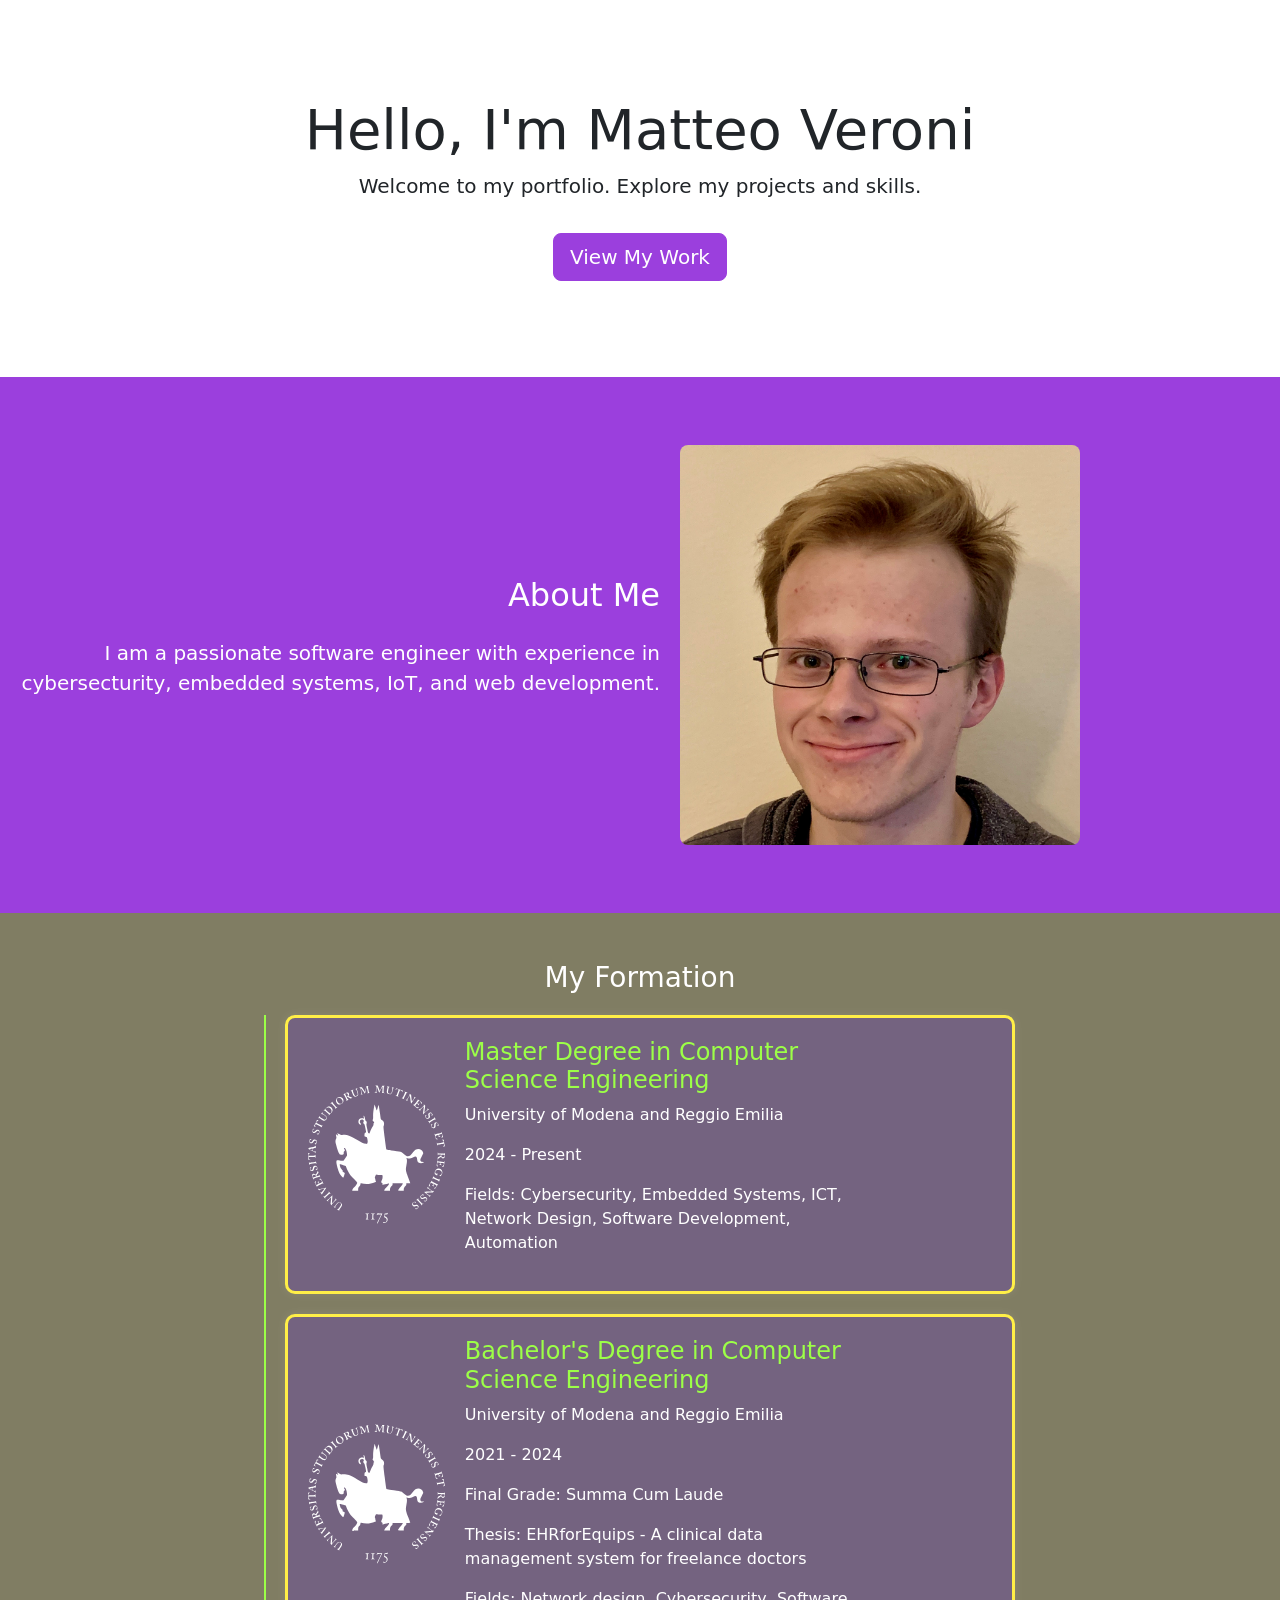
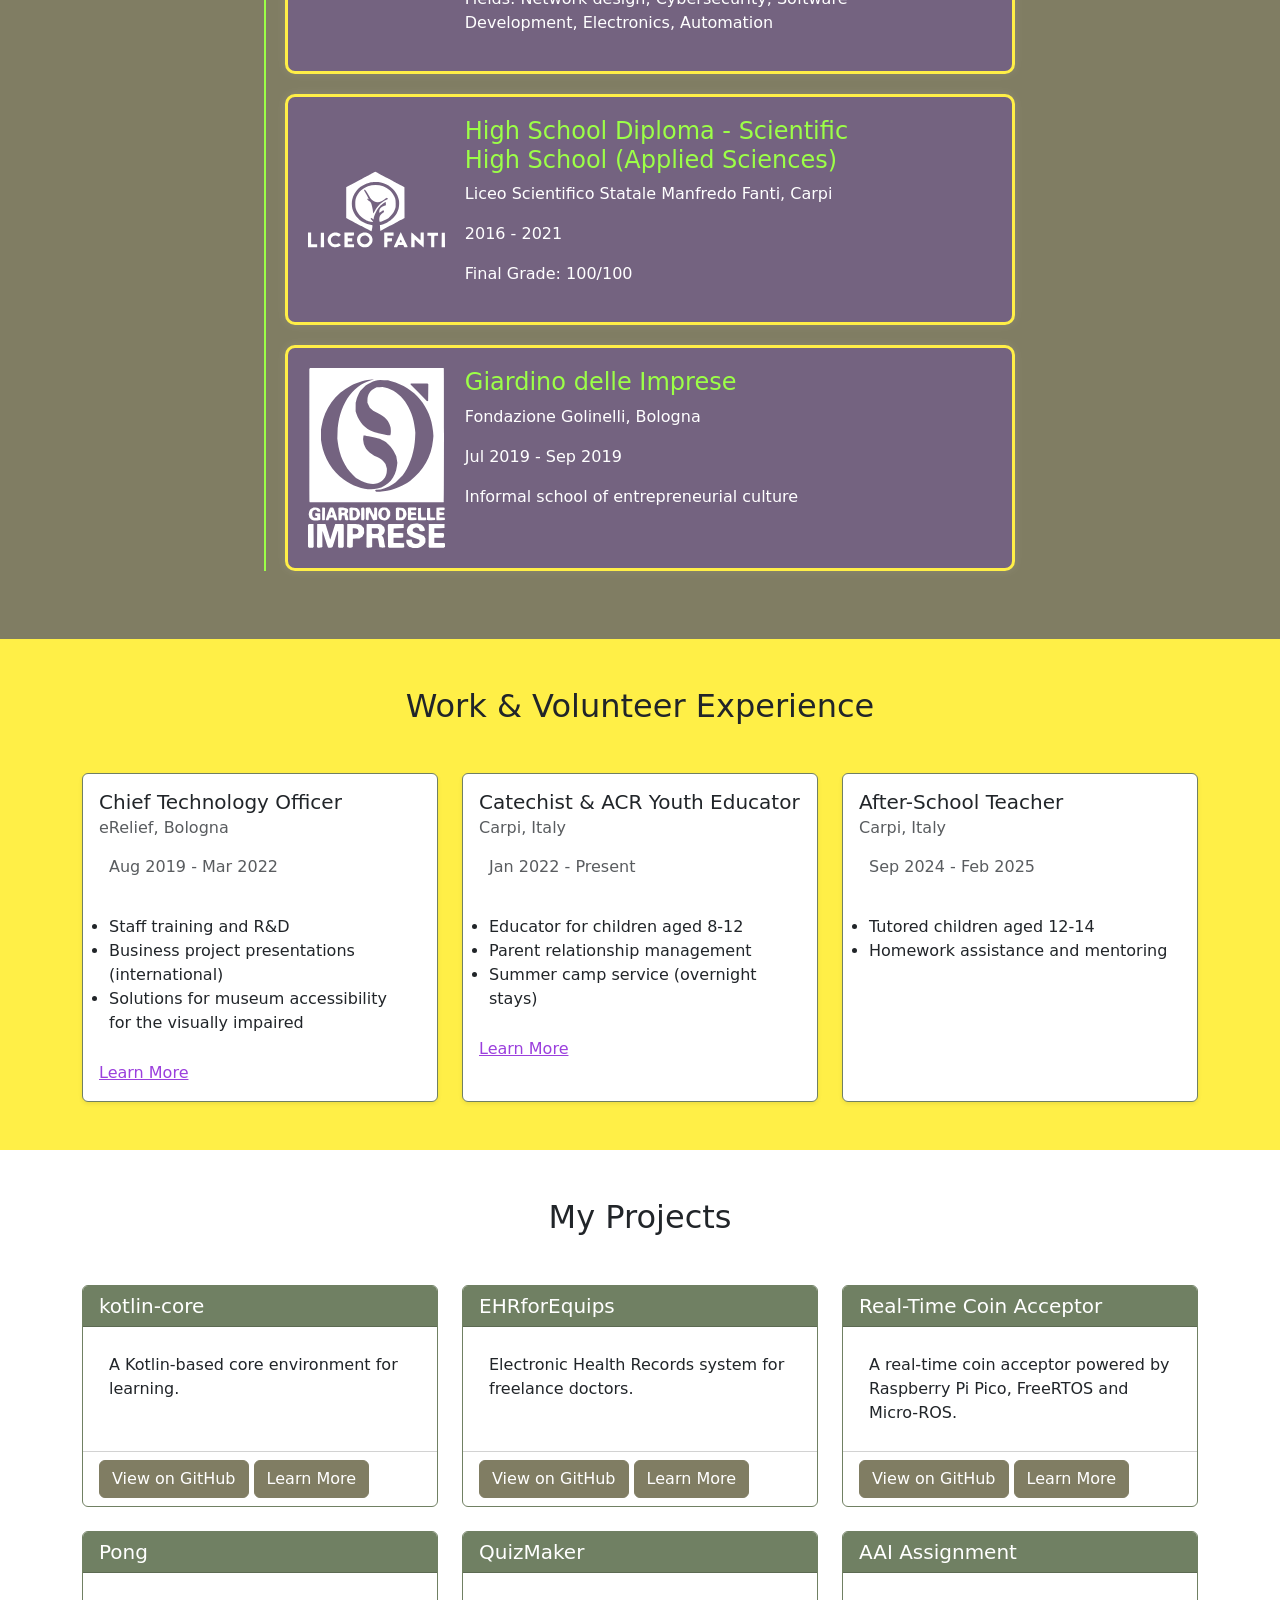
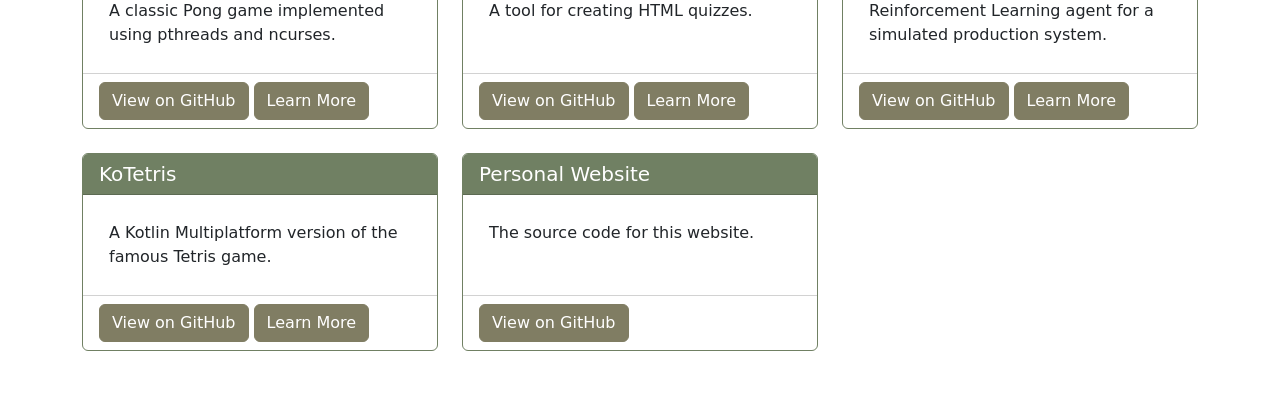
==== commit 97afaeb1: "add index.html translations" ====
--- a/index.html
+++ b/index.html
@@ -22,7 +22,7 @@
     </section>
 
     <!-- About Section -->
-    <section class="py-5 bg-accent">
+    <section class="py-5 bg-accent" id="about">
         <div class="about-me">
             <div class="about-me-text">
                 <h2 class="mb-4" data-i18n="about_title">About Me</h2>
@@ -173,11 +173,11 @@
             <div class="card">
                     <h5 class="card-header">kotlin-core</h5>
                 <div class="card-body">
-                    <p class="card-text">A Kotlin-based core library for reusable components.</p>
-                </div>
-                <div class="card-footer bg-transparent">
-                    <a href="https://github.com/MatteV02/kotlin-core" target="_blank" class="btn btn-secondary">View on GitHub</a>
-                    <a href="/projects/kotlin-core.html" class="btn btn-secondary">Learn More</a>
+                    <p class="card-text" data-i18n="kotlin-brief">A Kotlin-based core environment for learning.</p>
+                </div>
+                <div class="card-footer bg-transparent">
+                    <a href="https://github.com/MatteV02/kotlin-core" target="_blank" class="btn btn-secondary" data-i18n="github">View on GitHub</a>
+                    <a href="/projects/kotlin-core.html" class="btn btn-secondary" data-i18n="learn_more">Learn More</a>
                 </div>
             </div>
         </div>
@@ -187,11 +187,11 @@
             <div class="card">
                 <h5 class="card-header">EHRforEquips</h5>
                 <div class="card-body">
-                    <p class="card-text">Electronic Health Records system for medical equipment management.</p>
-                </div>
-                <div class="card-footer bg-transparent">
-                    <a href="https://github.com/MatteV02/EHRforEquips" target="_blank" class="btn btn-secondary">View on GitHub</a>
-                    <a href="/projects/ehrforequips.html" class="btn btn-secondary">Learn More</a>
+                    <p class="card-text" data-i18n="ehrforequips-brief">Electronic Health Records system for freelance doctors.</p>
+                </div>
+                <div class="card-footer bg-transparent">
+                    <a href="https://github.com/MatteV02/EHRforEquips" target="_blank" class="btn btn-secondary" data-i18n="github">View on GitHub</a>
+                    <a href="/projects/ehrforequips.html" class="btn btn-secondary" data-i18n="learn_more">Learn More</a>
                 </div>
             </div>
         </div>
@@ -201,11 +201,11 @@
             <div class="card">
                 <h5 class="card-header">Real-Time Coin Acceptor</h5>
                 <div class="card-body">
-                    <p class="card-text">A real-time coin acceptor powered by Raspberry Pi Pico, FreeRTOS, and Micro-ROS.</p>
-                </div>
-                <div class="card-footer bg-transparent">
-                <a href="https://github.com/FilippoCavalieri/real-time-coin-acceptor" target="_blank" class="btn btn-secondary">View on GitHub</a>
-                <a href="projects/real_time_coin_acceptor.html" class="btn btn-secondary">Learn More</a>
+                    <p class="card-text" data-i18n="real-time-coin-acceptor-brief">A real-time coin acceptor powered by Raspberry Pi Pico, FreeRTOS and Micro-ROS.</p>
+                </div>
+                <div class="card-footer bg-transparent">
+                <a href="https://github.com/FilippoCavalieri/real-time-coin-acceptor" target="_blank" class="btn btn-secondary" data-i18n="github">View on GitHub</a>
+                <a href="projects/real-time-coin-acceptor.html" class="btn btn-secondary" data-i18n="learn_more">Learn More</a>
                 </div>
             </div>
         </div>
@@ -213,13 +213,13 @@
         <!-- Pong -->
         <div class="col d-flex">
             <div class="card">
-                <h5 class="card-header">Pong with pthreads and ncurses</h5>
-                <div class="card-body">
-                    <p class="card-text">A classic Pong game implemented using pthreads and ncurses.</p>
-                </div>
-                <div class="card-footer bg-transparent">
-                    <a href="https://github.com/MatteV02/Pong" target="_blank" class="btn btn-secondary">View on GitHub</a>
-                    <a href="/projects/pong.html" class="btn btn-secondary">Learn More</a>
+                <h5 class="card-header">Pong</h5>
+                <div class="card-body">
+                    <p class="card-text" data-i18n="pong-brief">A classic Pong game implemented using pthreads and ncurses.</p>
+                </div>
+                <div class="card-footer bg-transparent">
+                    <a href="https://github.com/MatteV02/Pong" target="_blank" class="btn btn-secondary" data-i18n="github">View on GitHub</a>
+                    <a href="/projects/pong.html" class="btn btn-secondary" data-i18n="learn_more">Learn More</a>
                 </div>
             </div>
         </div>
@@ -229,11 +229,11 @@
             <div class="card">
                 <h5 class="card-header">QuizMaker</h5>
                 <div class="card-body">
-                    <p class="card-text">A tool for creating and managing quizzes.</p>
-                </div>
-                <div class="card-footer bg-transparent">
-                    <a href="https://github.com/MatteV02/quiz_maker" target="_blank" class="btn btn-secondary">View on GitHub</a>
-                    <a href="/projects/quizmaker.html" class="btn btn-secondary">Learn More</a>
+                    <p class="card-text" data-i18n="quizmaker-brief">A tool for creating and managing quizzes.</p>
+                </div>
+                <div class="card-footer bg-transparent">
+                    <a href="https://github.com/MatteV02/quiz_maker" target="_blank" class="btn btn-secondary" data-i18n="github">View on GitHub</a>
+                    <a href="/projects/quizmaker.html" class="btn btn-secondary" data-i18n="learn_more">Learn More</a>
                 </div>
             </div>
         </div>
@@ -243,11 +243,11 @@
             <div class="card">
                 <h5 class="card-header">AAI Assignment</h5>
                 <div class="card-body">
-                    <p class="card-text">Reinforcement Learning application for a simulated production system.</p>
-                </div>
-                <div class="card-footer bg-transparent">
-                    <a href="https://github.com/MatteV02/aai_assignment" target="_blank" class="btn btn-secondary">View on GitHub</a>
-                    <a href="/projects/aai_assignment.html" class="btn btn-secondary">Learn More</a>
+                    <p class="card-text" data-i18n="aai_assignment-brief">Reinforcement Learning agent for a simulated production system.</p>
+                </div>
+                <div class="card-footer bg-transparent">
+                    <a href="https://github.com/MatteV02/aai_assignment" target="_blank" class="btn btn-secondary" data-i18n="github">View on GitHub</a>
+                    <a href="/projects/aai_assignment.html" class="btn btn-secondary" data-i18n="learn_more">Learn More</a>
                 </div>
             </div>
         </div>
@@ -257,11 +257,11 @@
             <div class="card">
                 <h5 class="card-header">KoTetris</h5>
                 <div class="card-body">
-                    <p class="card-text">A Kotlin Multiplatform version of the famous Tetris game.</p>
-                </div>
-                <div class="card-footer bg-transparent">
-                    <a href="https://github.com/MatteV02/KoTetris" target="_blank" class="btn btn-secondary">View on GitHub</a>
-                    <a href="/projects/kotetris.html" class="btn btn-secondary">Learn More</a>
+                    <p class="card-text" data-i18n="kotetris-brief">A Kotlin Multiplatform version of the famous Tetris game.</p>
+                </div>
+                <div class="card-footer bg-transparent">
+                    <a href="https://github.com/MatteV02/KoTetris" target="_blank" class="btn btn-secondary" data-i18n="github">View on GitHub</a>
+                    <a href="/projects/kotetris.html" class="btn btn-secondary" data-i18n="learn_more">Learn More</a>
                 </div>
             </div>
         </div>
@@ -271,10 +271,10 @@
             <div class="card">
                 <h5 class="card-header">Personal Website</h5>
                 <div class="card-body">
-                    <p class="card-text">The source code for this website.</p>
-                </div>
-                <div class="card-footer bg-transparent">
-                    <a href="https://github.com/MatteV02/personal-website" class="btn btn-secondary">View on GitHub</a>
+                    <p class="card-text" data-i18n="personal-website-brief">The source code for this website.</p>
+                </div>
+                <div class="card-footer bg-transparent">
+                    <a href="https://github.com/MatteV02/personal-website" class="btn btn-secondary" data-i18n="github">View on GitHub</a>
                 </div>
             </div>
         </div>
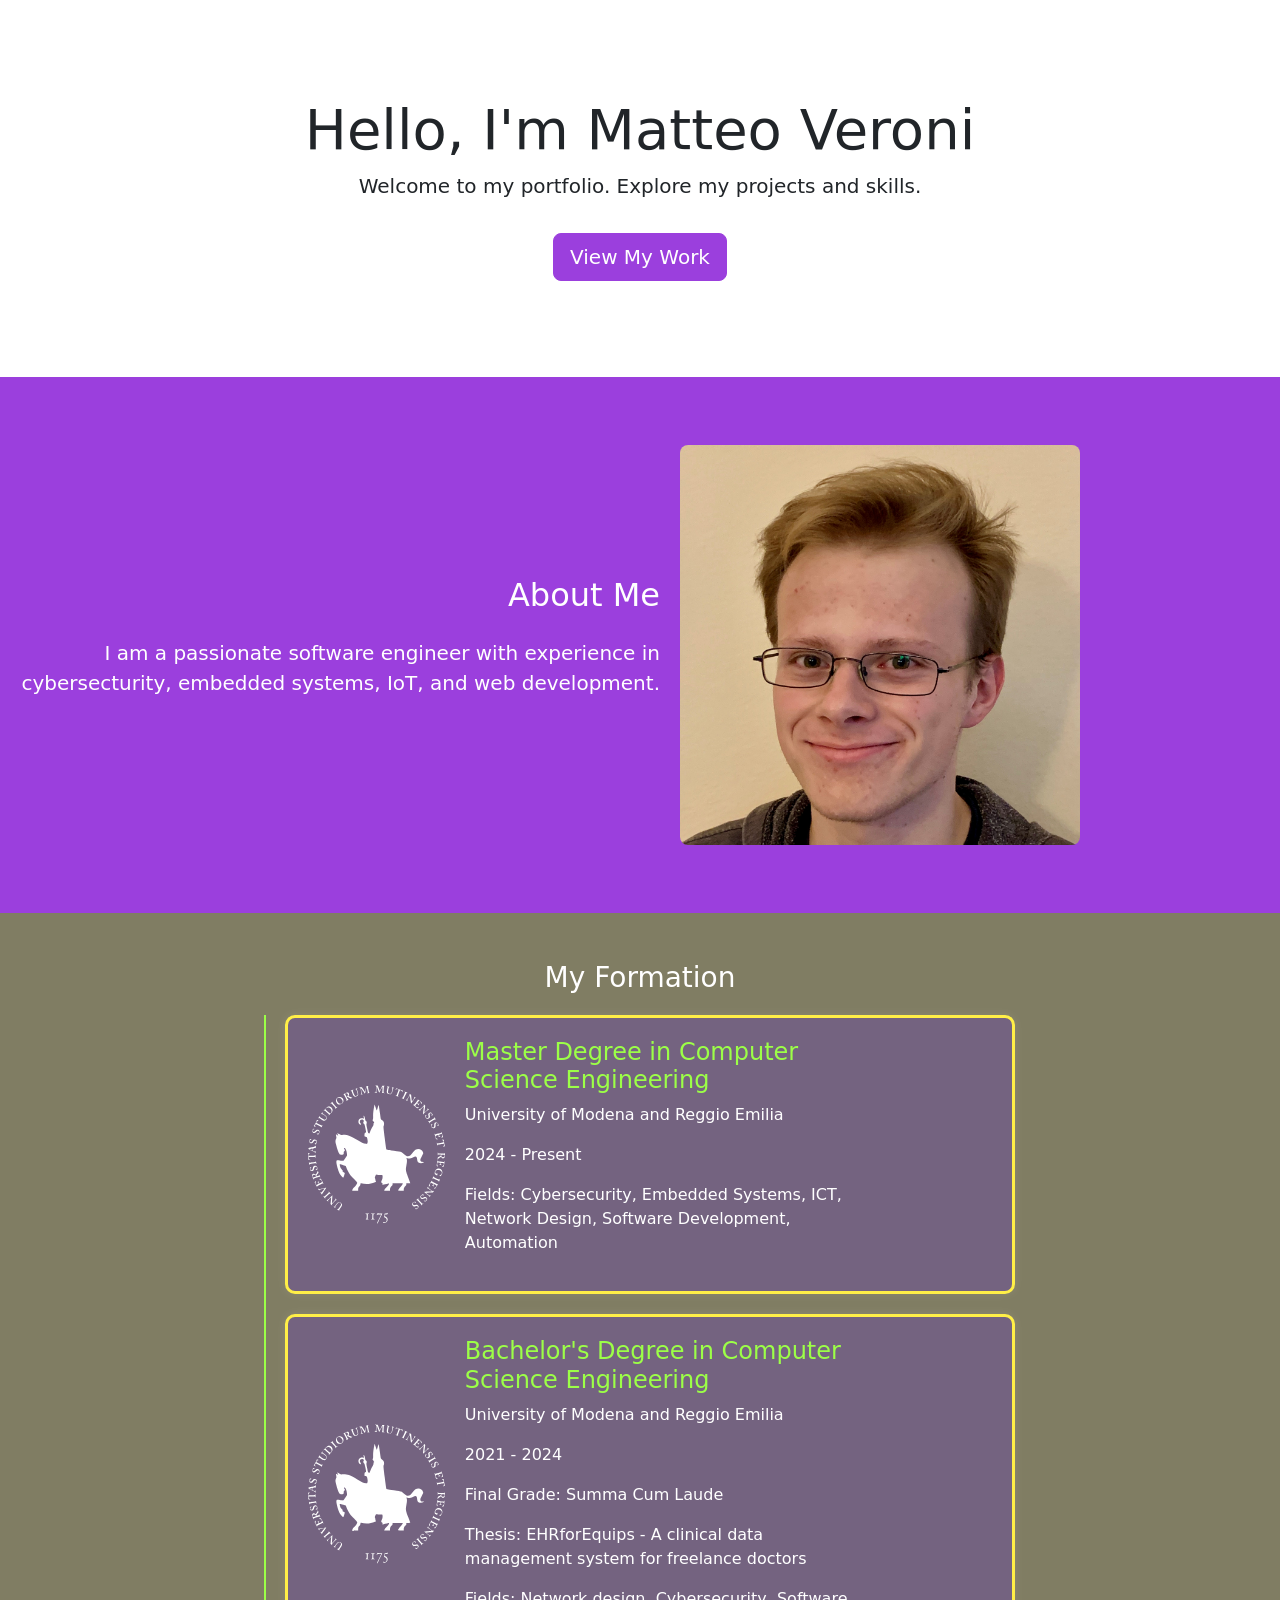
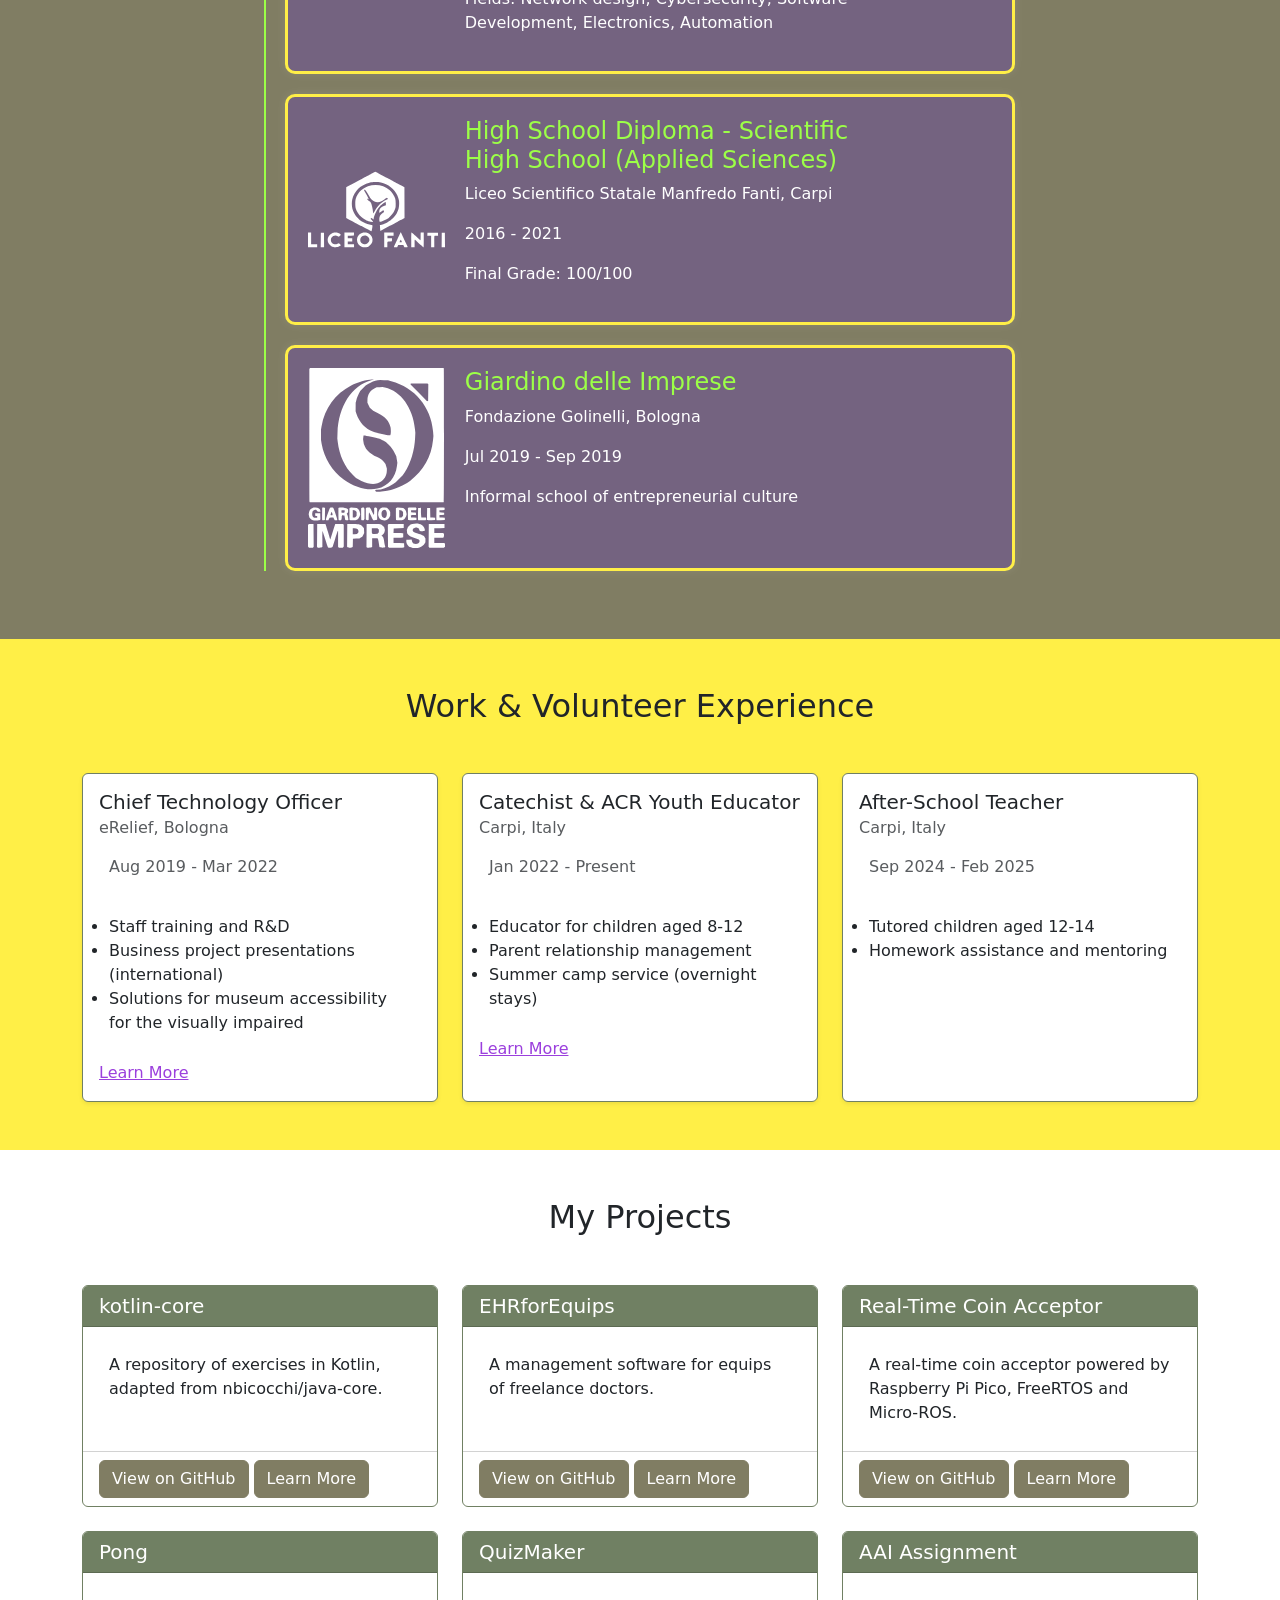
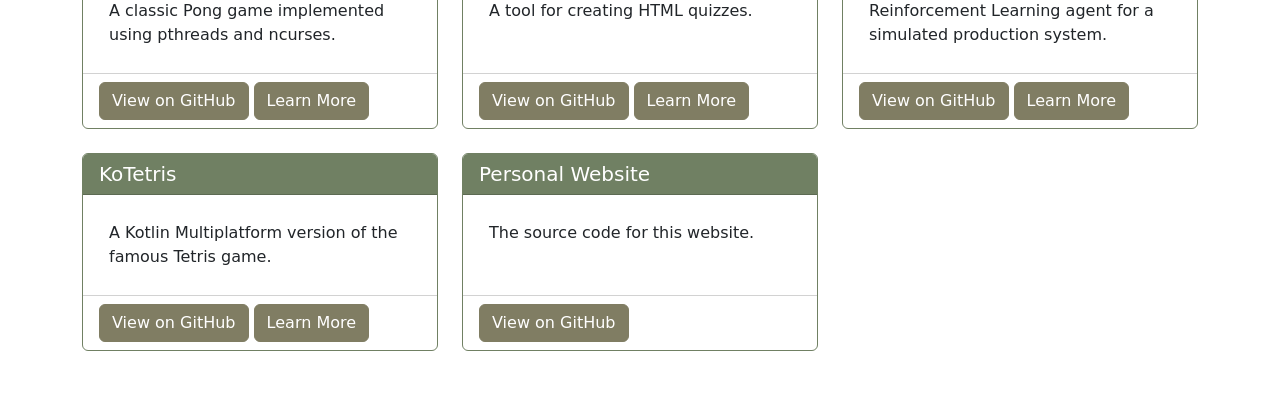
==== commit cf8eadc2: "Add translation of projects pages" ====
--- a/index.html
+++ b/index.html
@@ -247,7 +247,7 @@
                 </div>
                 <div class="card-footer bg-transparent">
                     <a href="https://github.com/MatteV02/aai_assignment" target="_blank" class="btn btn-secondary" data-i18n="github">View on GitHub</a>
-                    <a href="/projects/aai_assignment.html" class="btn btn-secondary" data-i18n="learn_more">Learn More</a>
+                    <a href="/projects/aai-assignment.html" class="btn btn-secondary" data-i18n="learn_more">Learn More</a>
                 </div>
             </div>
         </div>
